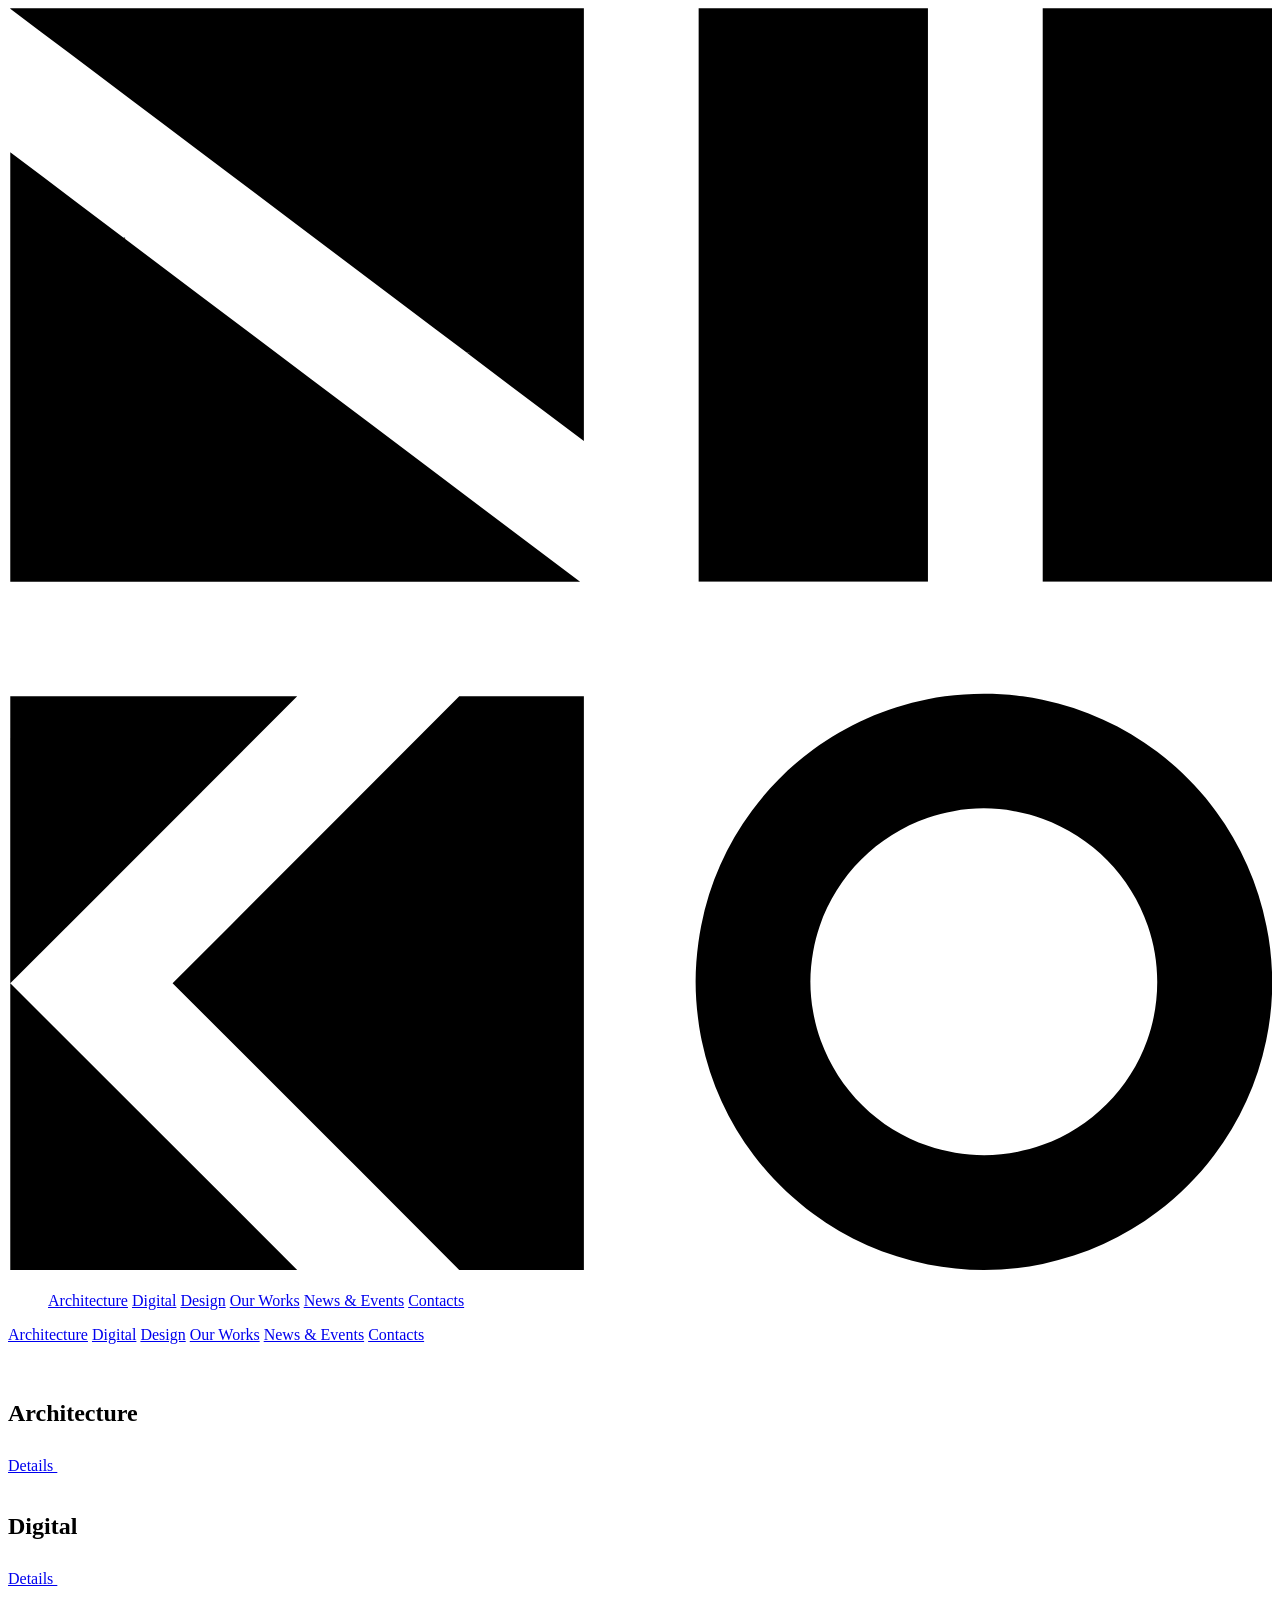
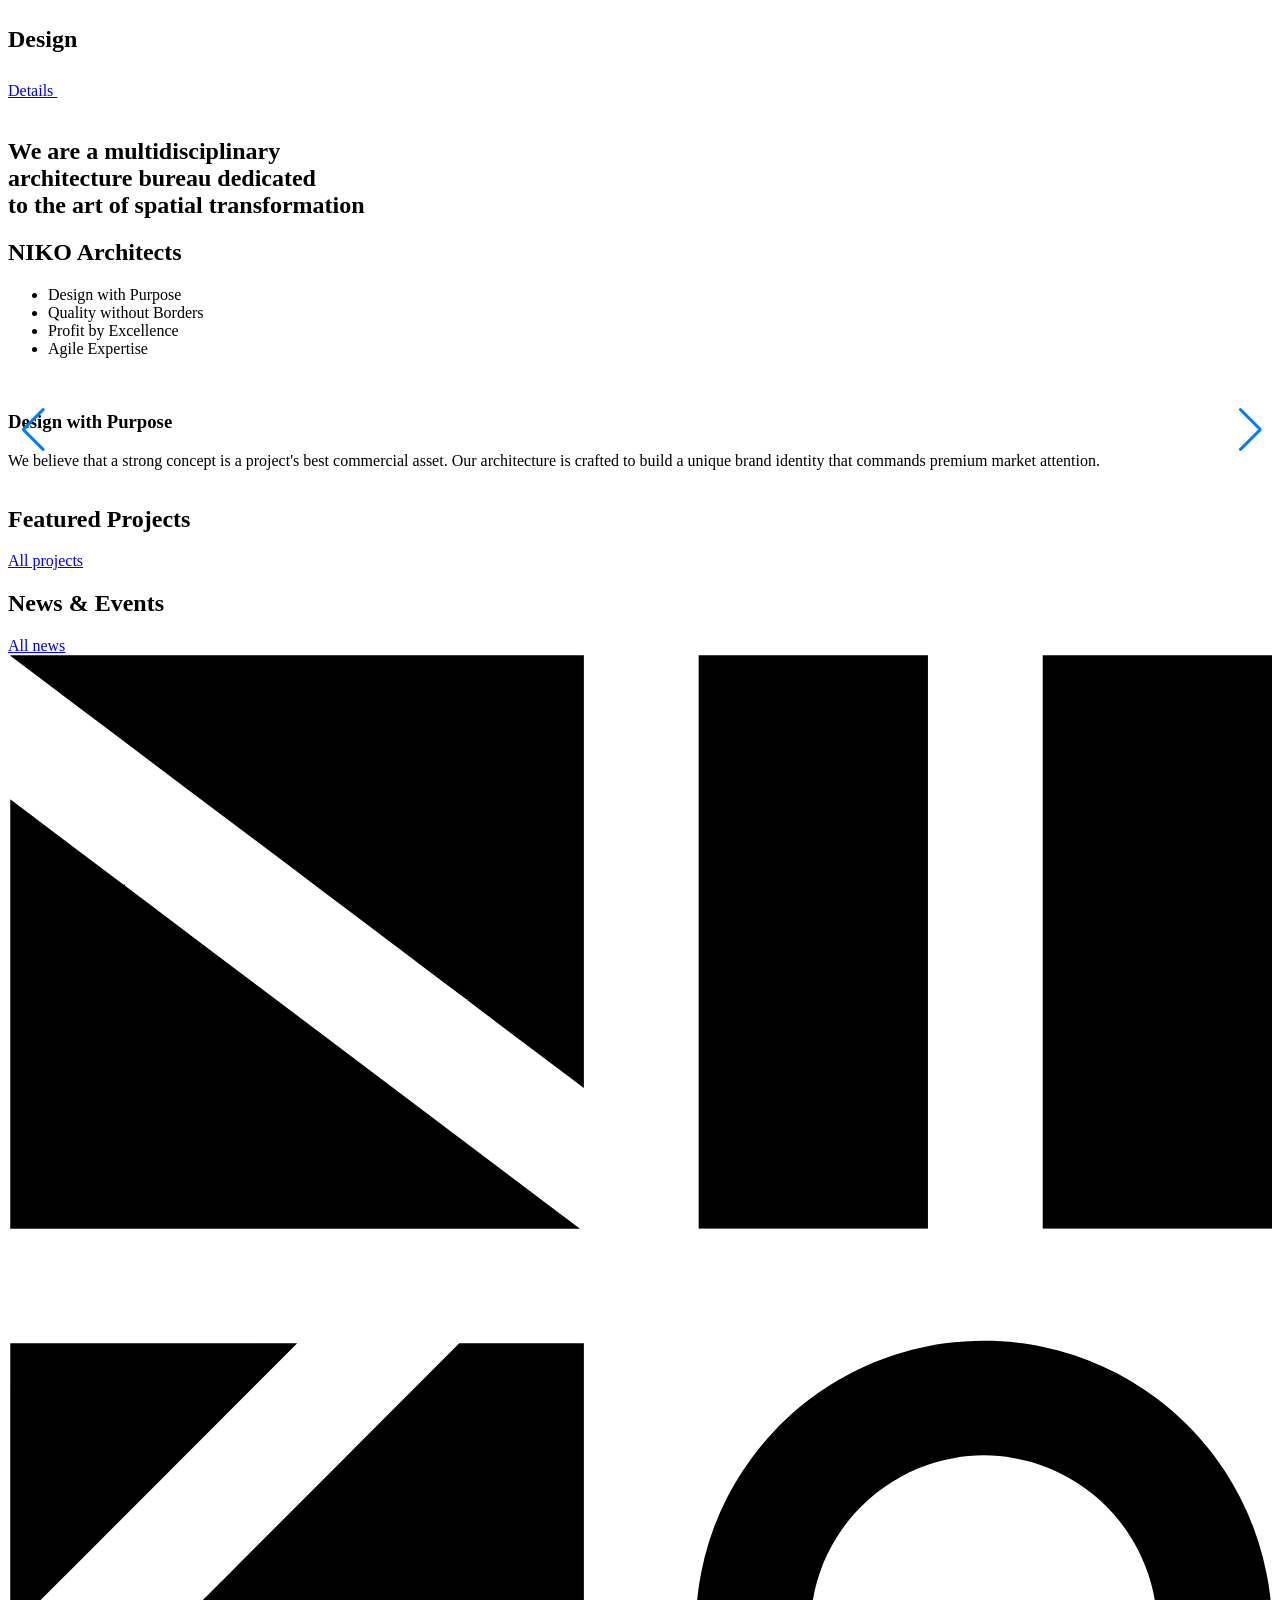
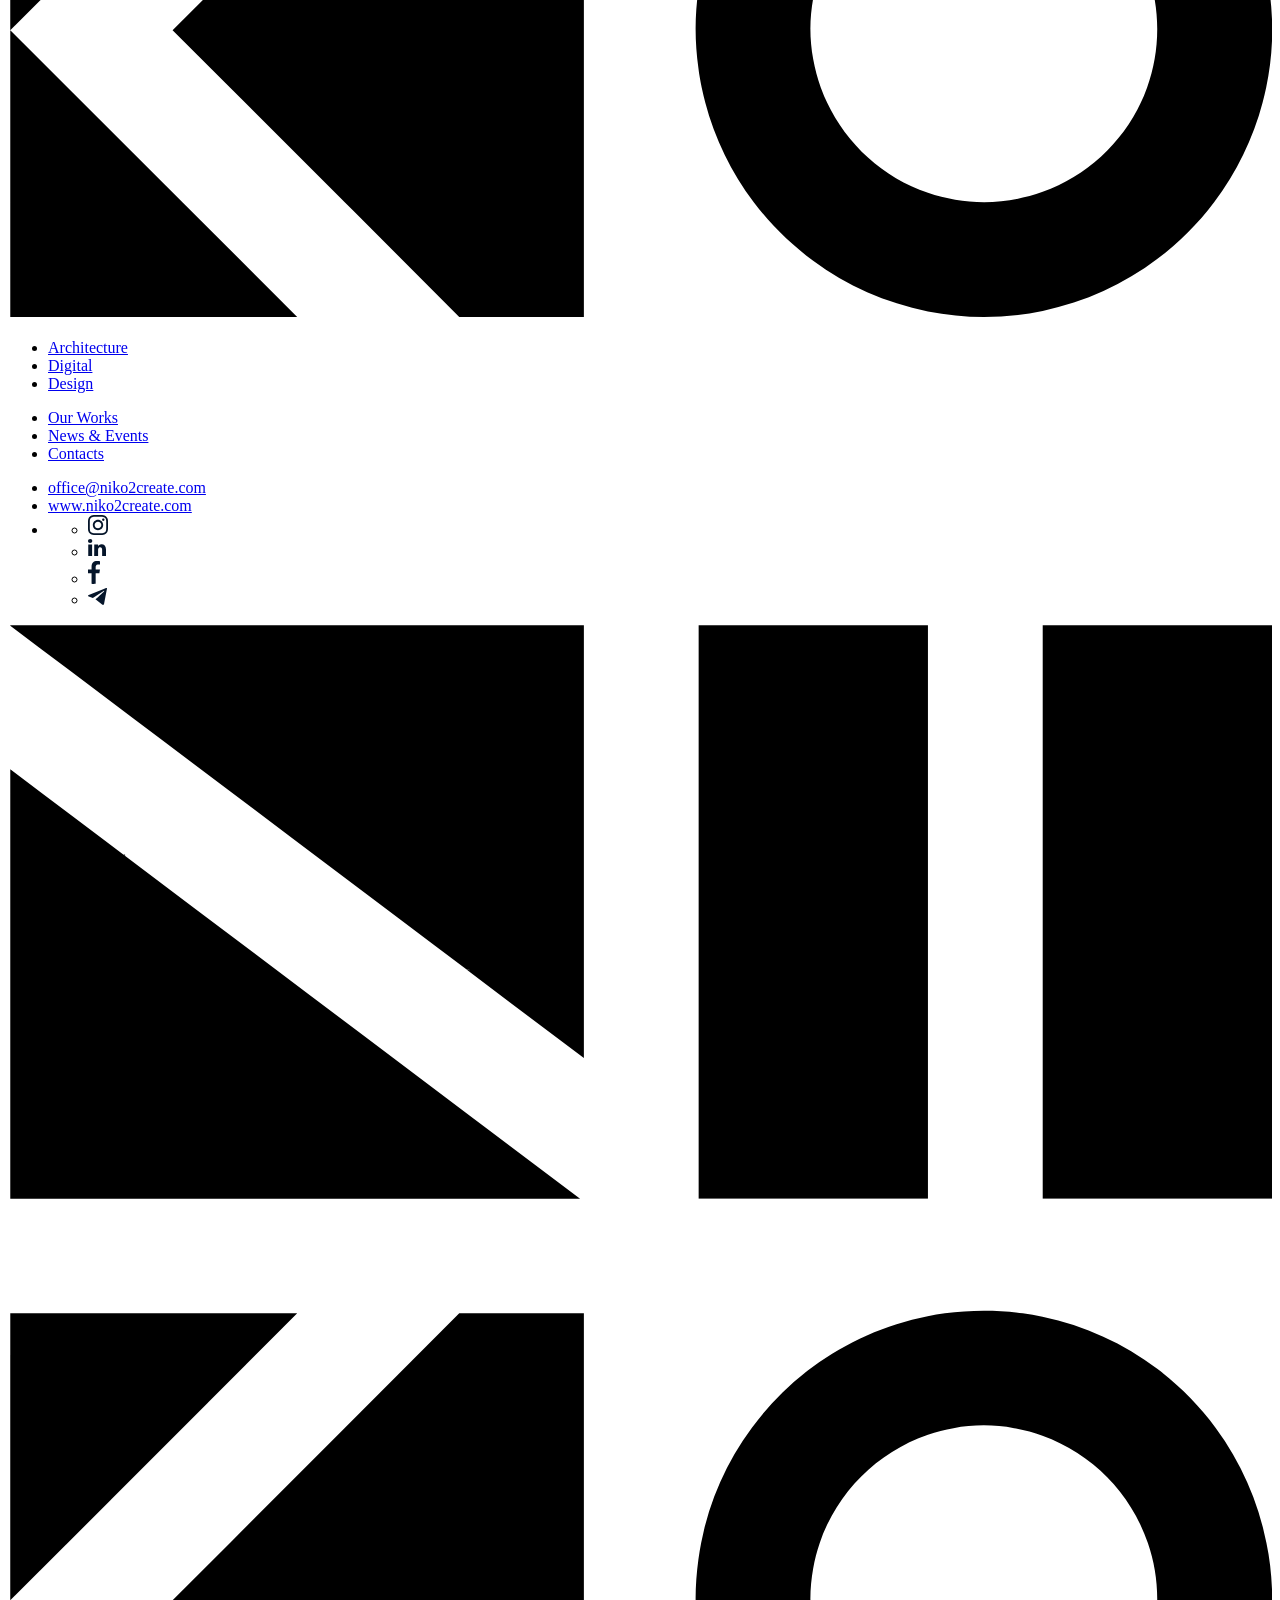
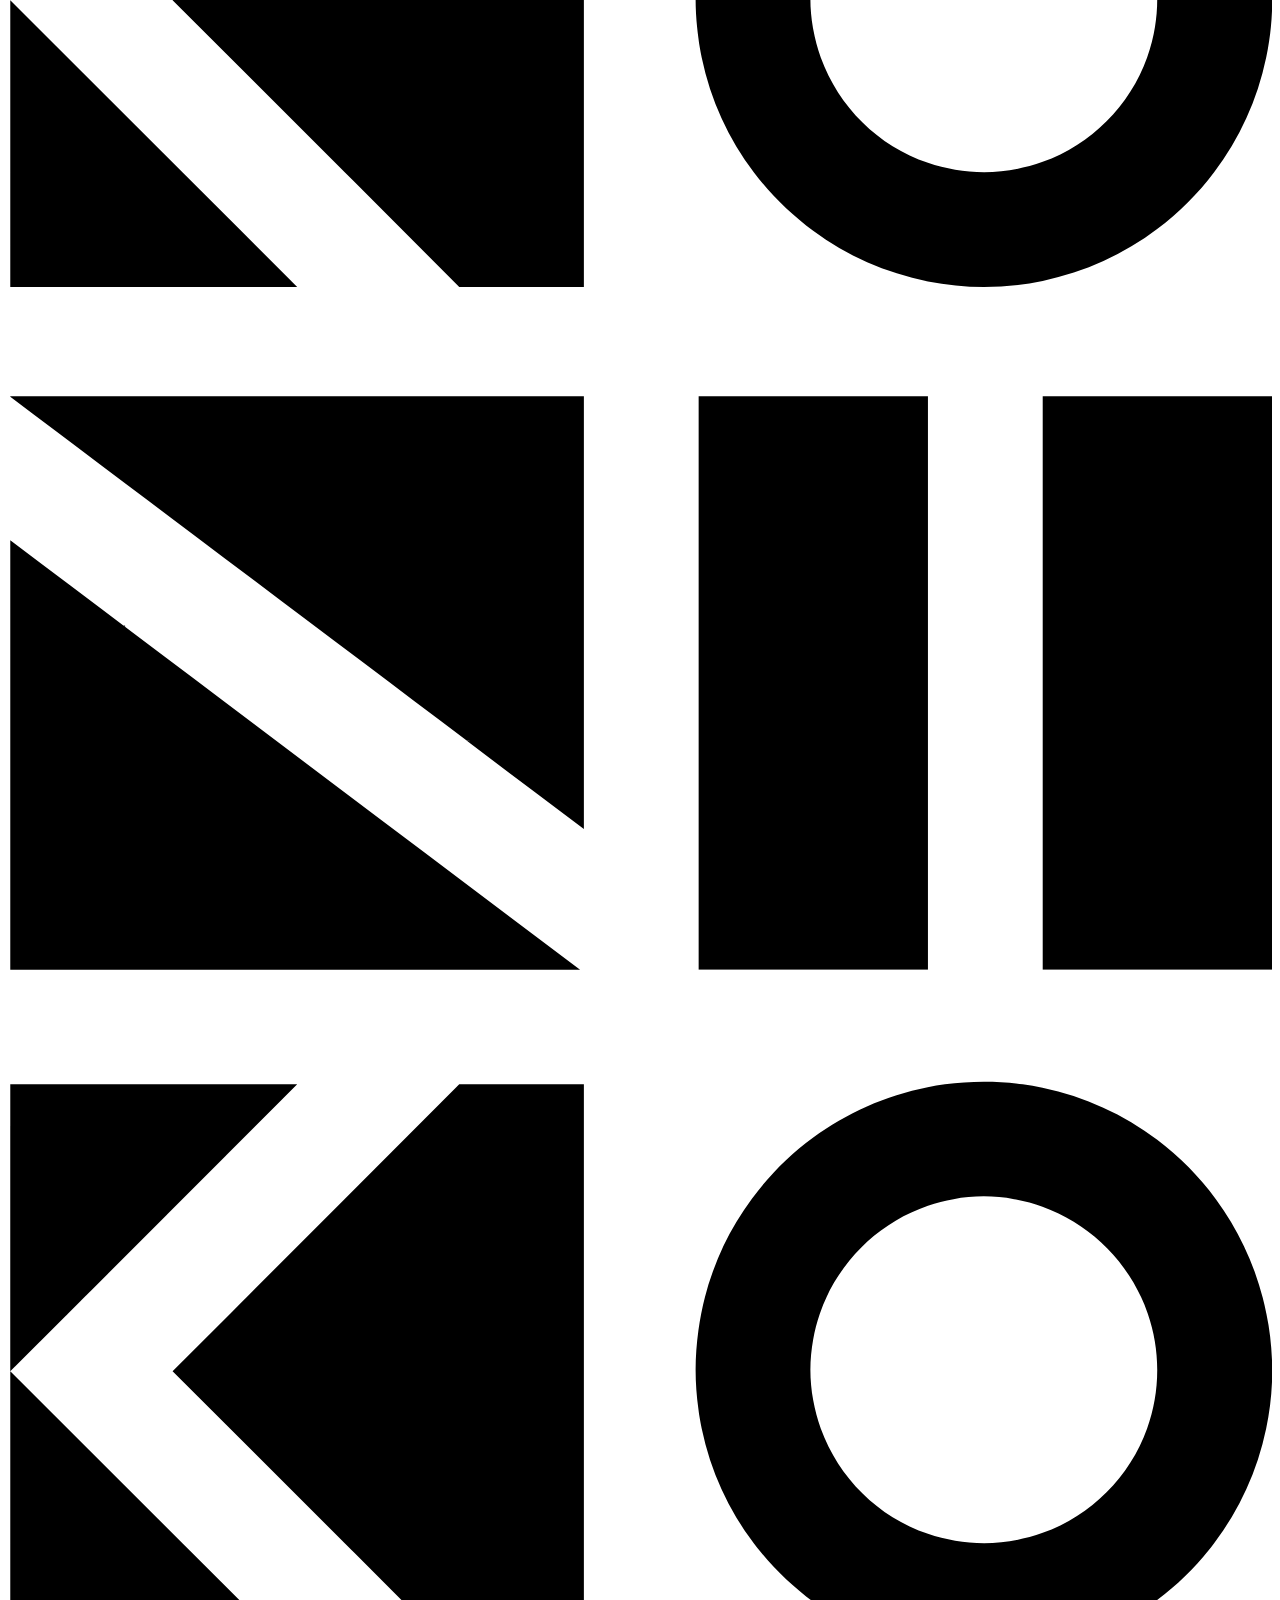
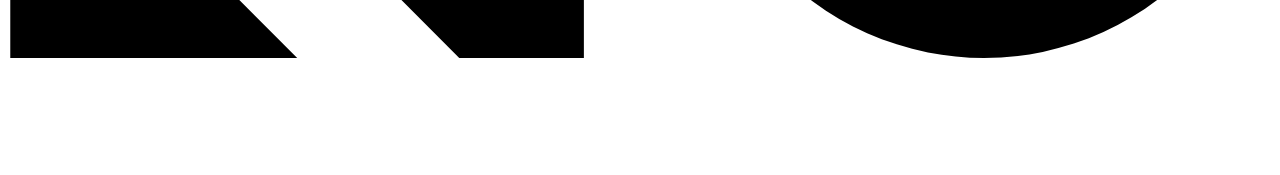
==== index.html @ 86c25e2b "Add files via upload" ====
<!DOCTYPE html>
<html lang="en">

<head>
  <meta charset="UTF-8">
  <meta name="viewport" content="width=device-width, initial-scale=1.0">
  <title>Niko17</title>
  <link rel="icon" type="image/x-icon" href="favicon.ico">
  <link href = "https://fonts.cdnfonts.com/css/neue-haas-grotesk-display-pro" rel = "stylesheet">
  <link rel="stylesheet" href="/styles/styles.css">
  <link rel="stylesheet" href="https://cdn.jsdelivr.net/npm/swiper@11/swiper-bundle.min.css" />
</head>

<body class="home-page">
  <header class="main-header">
    <a href="index.html" class="header-logo-place">
      <svg version="1.1" id="Слой_1" xmlns="http://www.w3.org/2000/svg" xmlns:xlink="http://www.w3.org/1999/xlink"
        x="0px" y="0px" viewBox="0 0 500 500" style="enable-background:new 0 0 500 500;" xml:space="preserve">
        <g>
          <path class="st0" d="M227.8,0.1v171.2l-45.4-34.2v-0.9h-1.1C123.4,92.6,58.8,43.9,0.9,0.3V0.1H227.8z" />
          <rect x="273.2" y="0.1" class="st0" width="90.7" height="226.8" />
          <rect x="409.3" y="0.1" class="st0" width="90.7" height="226.8" />
          <polygon class="st0" points="46.3,90.9 46.3,91.3 45.7,90.9 	" />
          <polygon class="st0" points="46.3,90.9 46.3,91.3 45.7,90.9 	" />
          <polygon class="st0" points="182.4,136.2 182.4,137.1 181.3,136.2 	" />
          <path class="st0" d="M226.3,227H0.9V57.1C74.1,112.3,153.2,171.9,226.3,227z" />
          <polygon class="st0" points="114.4,272.3 33,353.7 23.6,363.1 0.9,385.8 0.9,272.3 	" />
          <polygon class="st0" points="114.4,499.2 0.9,499.2 0.9,385.8 69,453.8 91.7,476.5 	" />
          <polygon class="st0" points="227.8,272.3 227.8,499.2 178.5,499.2 137.1,457.7 133.2,453.8 87.8,408.4 65.1,385.8 87.8,363.1 
       91.7,359.2 133.1,317.7 178.5,272.3 	" />
          <path class="st0" d="M497.8,363.1c-3.3-16.7-10.2-32.1-20-45.4c-6.5-8.9-14.4-16.8-23.2-23.5c-13.2-10-28.6-17.1-45.4-20.6
       c-2.6-0.5-5.2-1-7.8-1.3c-5-0.7-10.2-1-15.4-1c-5.2,0-10.4,0.4-15.4,1c-2.3,0.3-4.5,0.7-6.8,1.1c-16.7,3.3-32.2,10.3-45.4,20
       c-9.3,6.8-17.4,15-24.2,24.2c-9.8,13.2-16.7,28.6-20,45.4c-0.4,2.2-0.8,4.4-1.1,6.7c-0.7,5.1-1.1,10.2-1.1,15.5s0.4,10.4,1.1,15.5
       c0.3,2.6,0.8,5.2,1.3,7.7c3.5,16.8,10.6,32.2,20.6,45.4c6.7,8.8,14.6,16.6,23.5,23.2c13.2,9.8,28.6,16.7,45.4,20
       c7.2,1.4,14.6,2.2,22.2,2.2c8,0,15.7-0.8,23.2-2.4c16.8-3.5,32.2-10.6,45.4-20.6c8.5-6.4,16-13.9,22.4-22.4
       c10-13.2,17.1-28.6,20.6-45.4c1.6-7.5,2.4-15.3,2.4-23.2C500,377.6,499.3,370.2,497.8,363.1z M450.6,408.4
       c-6.9,19.2-22.1,34.4-41.3,41.3c-7.2,2.6-15.1,4.1-23.2,4.1c-7.8,0-15.2-1.3-22.2-3.7c-19.7-6.7-35.3-22.2-42.4-41.7
       c-1.3-3.6-2.3-7.3-3-11.2c-0.7-3.9-1.1-7.9-1.1-12c0-4.1,0.4-8.1,1.1-12c0.6-3.5,1.5-6.8,2.6-10.1c6.9-20,22.7-35.9,42.8-42.8
       c3.3-1.1,6.7-2,10.1-2.6c3.9-0.7,7.9-1.1,12-1.1s8.1,0.4,12,1.1c3.9,0.7,7.6,1.7,11.2,3c19.5,7,35,22.7,41.7,42.4
       c2.4,7,3.7,14.4,3.7,22.2C454.6,393.4,453.2,401.2,450.6,408.4z" />
        </g>
      </svg>
    </a>
    <nav class="main-nav">
      <ul class="menu-list">
        <a href="architecture.html" class="nav-link">Architecture</a>
        <a href="digital.html" class="nav-link">Digital</a>
        <a href="design.html" class="nav-link">Design</a>
        <a href="catalog.html" class="nav-link">Our Works</a>
        <a href="news.html" class="nav-link">News & Events</a>
        <a href="contacts.html" class="nav-link">Contacts</a>
      </ul>
    </nav>

    <div class="mobile-burger" id="burger">
      <!-- Кнопка Бургер -->
      <span></span>
      <span></span>
      <span></span>
    </div>
    <!-- Полноэкранное мобильное меню -->
    <div class="mobile-menu" id="mobileMenu">
      <nav class="mobile-nav">
        <a href="architecture.html" class="mobile-link">Architecture</a>
        <a href="digital.html" class="mobile-link">Digital</a>
        <a href="design.html" class="mobile-link">Design</a>
        <a href="catalog.html" class="mobile-link">Our Works</a>
        <a href="news.html" class="mobile-link">News & Events</a>
        <a href="contacts.html" class="mobile-link">Contacts</a>
      </nav>
    </div>
  </header>
  <div class="slider" id="mainSlider">
    <!-- Слайд 1 -->
    <section class="slide" id="slide-1">
      <div class="image-container"><img src="images/hero-6.webp" alt=""></div>
    </section>
    <!-- Слайд 2 -->
    <section class="slide" id="slide-2">
      <div class="image-container"><img src="images/hero-2.webp" alt=""></div>
      <div class="slide-content">
        <div class="reveal-content">
          <h2 class="reveal-title">Architecture</h2>
         
          <a class="reveal-link" href="architecture.html">Details
            <svg width="12" height="24" viewBox="0 0 20 36" fill="none" xmlns="http://www.w3.org/2000/svg">
              <path d="M0.707133 0.70717L17.6777 17.6777L0.707136 34.6483" stroke="white" stroke-width="2" />
            </svg>
          </a>
        </div>
      </div>
    </section>
    <!-- Слайд 3 -->
    <section class="slide" id="slide-3">
      <div class="image-container"><img src="images/hero-4.webp" alt=""></div>
      <div class="slide-content">
        <div class="reveal-content">
          <h2 class="reveal-title">Digital</h2>
          
          <a class="reveal-link" href="digital.html">Details
            <svg width="12" height="24" viewBox="0 0 20 36" fill="none" xmlns="http://www.w3.org/2000/svg">
              <path d="M0.707133 0.70717L17.6777 17.6777L0.707136 34.6483" stroke="white" stroke-width="2" />
            </svg>
          </a>
        </div>
      </div>
    </section>
    <!-- Слайд 4 -->
    <section class="slide" id="slide-4">
      <div class="image-container"><img src="images/hero-8.webp" alt=""></div>
      <div class="slide-content">
        <div class="reveal-content">
          <h2 class="reveal-title">Design</h2>
          
          <a class="reveal-link" href="design.html">Details
            <svg width="12" height="24" viewBox="0 0 20 36" fill="none" xmlns="http://www.w3.org/2000/svg">
              <path d="M0.707133 0.70717L17.6777 17.6777L0.707136 34.6483" stroke="white" stroke-width="2" />
            </svg>
          </a>
        </div>
      </div>
    </section>
    <!-- Слайд 5 -->
    <section class="slide" id="slide-5">
      <div class="image-container"><img src="images/hero-5.webp" alt=""></div>
      <div class="slide-content slide-content--5">
        <div class="reveal-content reveal-content--5">
          <h2 class="reveal-title--5 title">We are a multidisciplinary <br>architecture bureau dedicated <br>to the art of
            spatial transformation</h2>
        </div>
      </div>
    </section>
  </div>
  <div id="content-wrapper">
    <section class="about-section" id="about">
      <h2 class="about-title title">NIKO Architects</h2>
      <div class="about-body">
        <div class="about-right">
          <ul class="about-list">
            <li class="about-item active" data-index="0">Design with Purpose</li>
            <li class="about-item" data-index="1">Quality without Borders</li>
            <li class="about-item" data-index="2">Profit by Excellence</li>
            <li class="about-item" data-index="3">Agile Expertise</li>
          </ul>
        </div>
        <div class="about-left swiper about-slider">
          <div class="swiper-wrapper">
            <!-- Слайд 1 -->
            <div class="swiper-slide">
              <div class="about-card">
                <img src="images/about-1.webp" alt="">
                <div class="about-card-overlay ">
                  <h3>Design with Purpose</h3>
                  <p>We believe that a strong concept is a project's best commercial asset. Our architecture is crafted
                    to build a unique brand identity that commands premium market attention.</p>
                </div>
              </div>
            </div>
            <!-- Слайд 2 -->
            <div class="swiper-slide">
              <div class="about-card">
                <img src="images/about-2.webp" alt="">
                <div class="about-card-overlay">
                  <h3>Quality without Borders</h3>
                  <p> We bridge local ambition with global standards. By applying international benchmarks to every
                    detail, we deliver complex, high-end projects that stand the test of time.</p>
                </div>
              </div>
            </div>
            <!-- Слайд 3 -->
            <div class="swiper-slide">
              <div class="about-card">
                <img src="images/about-3.webp" alt="">
                <div class="about-card-overlay">
                  <h3>Profit by Excellence</h3>
                  <p>We prove that bold vision and developer goals are not at odds. Our approach optimizes every square
                    meter, turning ambitious aesthetics into measurable financial success.</p>
                </div>
              </div>
            </div>
            <!-- Слайд 4 -->
            <div class="swiper-slide">
              <div class="about-card">
                <img src="images/about-4.webp" alt="">
                <div class="about-card-overlay">
                  <h3>Agile Expertise</h3>
                  <p>We tackle large-scale urban challenges through a tight-knit synergy of architects, urbanists, and
                    product experts, ensuring a holistic perspective from the first sketch to the final brick.</p>
                </div>
              </div>
            </div>
            <!-- Кнопки навигации -->

          </div>
          <div class="about-nav">
            <div class="swiper-button-prev about-button-prev"><svg width="36" height="20" viewBox="0 0 36 20"
                fill="none" xmlns="http://www.w3.org/2000/svg">
                <path d="M34.6483 0.707135L17.6777 17.6777L0.707172 0.707135" stroke="white" stroke-width="1" />
              </svg></div>
            <div class="swiper-button-next about-button-next"><svg width="36" height="20" viewBox="0 0 36 20"
                fill="none" xmlns="http://www.w3.org/2000/svg">
                <path d="M34.6483 0.707135L17.6777 17.6777L0.707172 0.707135" stroke="white" stroke-width="1" />
              </svg></div>
          </div>
        </div>
        

      </div>
    </section>
    <section class="projects-section" id="works">
      <h2 class="projects-title title">Featured Projects</h2>
      <a class="projects-link-page" href="catalog.html">All projects</a>
      <!-- 1. ПУСТОЙ КОНТЕЙНЕР ДЛЯ SWIPER -->
      <div class="projects-pagination"></div>
      <div class="projects-container swiper">
        <div class="swiper-wrapper" id="projects-wrapper">
          <!-- Сюда JS будет копировать карточки -->
        </div>
      </div>
    </section>
    <section class="news-section" id="news">
      <h2 class="news-title title">News & Events</h2>
      <a class="news-link-page" href="news.html">All news</a>
      <!-- Оболочка Swiper -->
      <div class="news-pagination"></div>
      <div class="news-container swiper">
        <!-- id="news-wrapper" — это "магнит" для нашего скрипта -->
        <div class="swiper-wrapper" id="news-wrapper">
          <!-- Карточки прилетят сюда из JSON автоматически -->
        </div>
      </div>
    </section>
  </div>
  <footer class="footer">
    <div class="footer__body">
      <div class="footer__col">
        <a class="footer__logo" href="index.html">
          <svg version="1.1" xmlns="http://www.w3.org/2000/svg" xmlns:xlink="http://www.w3.org/1999/xlink" x="0px"
            y="0px" viewBox="0 0 500 500" style="enable-background:new 0 0 500 500;" xml:space="preserve">
            <g>
              <path class="st0" d="M227.8,0.1v171.2l-45.4-34.2v-0.9h-1.1C123.4,92.6,58.8,43.9,0.9,0.3V0.1H227.8z" />
              <rect x="273.2" y="0.1" class="st0" width="90.7" height="226.8" />
              <rect x="409.3" y="0.1" class="st0" width="90.7" height="226.8" />
              <polygon class="st0" points="46.3,90.9 46.3,91.3 45.7,90.9 	" />
              <polygon class="st0" points="46.3,90.9 46.3,91.3 45.7,90.9 	" />
              <polygon class="st0" points="182.4,136.2 182.4,137.1 181.3,136.2 	" />
              <path class="st0" d="M226.3,227H0.9V57.1C74.1,112.3,153.2,171.9,226.3,227z" />
              <polygon class="st0" points="114.4,272.3 33,353.7 23.6,363.1 0.9,385.8 0.9,272.3 	" />
              <polygon class="st0" points="114.4,499.2 0.9,499.2 0.9,385.8 69,453.8 91.7,476.5 	" />
              <polygon class="st0" points="227.8,272.3 227.8,499.2 178.5,499.2 137.1,457.7 133.2,453.8 87.8,408.4 65.1,385.8 87.8,363.1 
       91.7,359.2 133.1,317.7 178.5,272.3 	" />
              <path class="st0" d="M497.8,363.1c-3.3-16.7-10.2-32.1-20-45.4c-6.5-8.9-14.4-16.8-23.2-23.5c-13.2-10-28.6-17.1-45.4-20.6
       c-2.6-0.5-5.2-1-7.8-1.3c-5-0.7-10.2-1-15.4-1c-5.2,0-10.4,0.4-15.4,1c-2.3,0.3-4.5,0.7-6.8,1.1c-16.7,3.3-32.2,10.3-45.4,20
       c-9.3,6.8-17.4,15-24.2,24.2c-9.8,13.2-16.7,28.6-20,45.4c-0.4,2.2-0.8,4.4-1.1,6.7c-0.7,5.1-1.1,10.2-1.1,15.5s0.4,10.4,1.1,15.5
       c0.3,2.6,0.8,5.2,1.3,7.7c3.5,16.8,10.6,32.2,20.6,45.4c6.7,8.8,14.6,16.6,23.5,23.2c13.2,9.8,28.6,16.7,45.4,20
       c7.2,1.4,14.6,2.2,22.2,2.2c8,0,15.7-0.8,23.2-2.4c16.8-3.5,32.2-10.6,45.4-20.6c8.5-6.4,16-13.9,22.4-22.4
       c10-13.2,17.1-28.6,20.6-45.4c1.6-7.5,2.4-15.3,2.4-23.2C500,377.6,499.3,370.2,497.8,363.1z M450.6,408.4
       c-6.9,19.2-22.1,34.4-41.3,41.3c-7.2,2.6-15.1,4.1-23.2,4.1c-7.8,0-15.2-1.3-22.2-3.7c-19.7-6.7-35.3-22.2-42.4-41.7
       c-1.3-3.6-2.3-7.3-3-11.2c-0.7-3.9-1.1-7.9-1.1-12c0-4.1,0.4-8.1,1.1-12c0.6-3.5,1.5-6.8,2.6-10.1c6.9-20,22.7-35.9,42.8-42.8
       c3.3-1.1,6.7-2,10.1-2.6c3.9-0.7,7.9-1.1,12-1.1s8.1,0.4,12,1.1c3.9,0.7,7.6,1.7,11.2,3c19.5,7,35,22.7,41.7,42.4
       c2.4,7,3.7,14.4,3.7,22.2C454.6,393.4,453.2,401.2,450.6,408.4z" />
            </g>
          </svg>
        </a>
      </div>
      <div class="footer__col">
        <ul class="footer__menu-list">
          <li class="footer__menu-item"><a href="architecture.html" class="footer__menu-link">Architecture</a></li>
          <li class="footer__menu-item"><a href="digital.html" class="footer__menu-link">Digital</a></li>
          <li class="footer__menu-item"><a href="design.html" class="footer__menu-link">Design</a></li>
        </ul>
      </div>
      <div class="footer__col">
        <ul class="footer__menu-list">
          <li class="footer__menu-item"><a href="catalog.html" class="footer__menu-link">Our Works</a></li>
          <li class="footer__menu-item"><a href="news.html" class="footer__menu-link">News & Events</a></li>
          <li class="footer__menu-item"><a href="contacts.html" class="footer__menu-link">Contacts</a></li>
        </ul>
      </div>
      <div class="footer__col">
        <ul class="footer__menu-list">
          <li class="footer__menu-item"><a href="mailto:office@niko2create.com"
              class="footer__menu-link">office@niko2create.com</a></li>
          <li class="footer__menu-item"><a href="www.niko2create.com" class="footer__menu-link">www.niko2create.com</a>
          </li>
          <li class="footer__menu-item">
            <ul class="footer__soc1als-list">
              <li class="footer__soc1als-item">
                <a class="footer__soc1als-link" href="/">
                  <svg width="20" height="20" viewBox="0 0 20 20" fill="none" xmlns="http://www.w3.org/2000/svg">
                    <path
                      d="M10 1.80723C12.6506 1.80723 13.0121 1.80723 14.0964 1.80723C15.0602 1.80723 15.5422 2.04819 15.9036 2.16868C16.3855 2.40964 16.747 2.53012 17.1084 2.89157C17.4699 3.25301 17.7108 3.61446 17.8313 4.09639C17.9518 4.45783 18.0723 4.93976 18.1928 5.90362C18.1928 6.98795 18.1928 7.22892 18.1928 10C18.1928 12.7711 18.1928 13.0121 18.1928 14.0964C18.1928 15.0602 17.9518 15.5422 17.8313 15.9036C17.5904 16.3855 17.4699 16.747 17.1084 17.1084C16.747 17.4699 16.3855 17.7108 15.9036 17.8313C15.5422 17.9518 15.0602 18.0723 14.0964 18.1928C13.0121 18.1928 12.7711 18.1928 10 18.1928C7.22892 18.1928 6.98795 18.1928 5.90362 18.1928C4.93976 18.1928 4.45783 17.9518 4.09639 17.8313C3.61446 17.5904 3.25301 17.4699 2.89157 17.1084C2.53012 16.747 2.28916 16.3855 2.16868 15.9036C2.04819 15.5422 1.92771 15.0602 1.80723 14.0964C1.80723 13.0121 1.80723 12.7711 1.80723 10C1.80723 7.22892 1.80723 6.98795 1.80723 5.90362C1.80723 4.93976 2.04819 4.45783 2.16868 4.09639C2.40964 3.61446 2.53012 3.25301 2.89157 2.89157C3.25301 2.53012 3.61446 2.28916 4.09639 2.16868C4.45783 2.04819 4.93976 1.92771 5.90362 1.80723C6.98795 1.80723 7.3494 1.80723 10 1.80723ZM10 0C7.22892 0 6.98795 0 5.90362 0C4.81928 0 4.09639 0.240965 3.49398 0.481928C2.89157 0.722892 2.28916 1.08434 1.68675 1.68675C1.08434 2.28916 0.843374 2.77109 0.481928 3.49398C0.240965 4.09639 0.120482 4.81928 0 5.90362C0 6.98795 0 7.3494 0 10C0 12.7711 0 13.0121 0 14.0964C0 15.1807 0.240965 15.9036 0.481928 16.506C0.722892 17.1084 1.08434 17.7108 1.68675 18.3133C2.28916 18.9157 2.77109 19.1566 3.49398 19.5181C4.09639 19.759 4.81928 19.8795 5.90362 20C6.98795 20 7.3494 20 10 20C12.6506 20 13.0121 20 14.0964 20C15.1807 20 15.9036 19.759 16.506 19.5181C17.1084 19.2771 17.7108 18.9157 18.3133 18.3133C18.9157 17.7108 19.1566 17.2289 19.5181 16.506C19.759 15.9036 19.8795 15.1807 20 14.0964C20 13.0121 20 12.6506 20 10C20 7.3494 20 6.98795 20 5.90362C20 4.81928 19.759 4.09639 19.5181 3.49398C19.2771 2.89157 18.9157 2.28916 18.3133 1.68675C17.7108 1.08434 17.2289 0.843374 16.506 0.481928C15.9036 0.240965 15.1807 0.120482 14.0964 0C13.0121 0 12.7711 0 10 0Z"
                      fill="#05152A" />
                    <path
                      d="M10 4.81928C7.10843 4.81928 4.81928 7.10843 4.81928 10C4.81928 12.8916 7.10843 15.1807 10 15.1807C12.8916 15.1807 15.1807 12.8916 15.1807 10C15.1807 7.10843 12.8916 4.81928 10 4.81928ZM10 13.3735C8.19277 13.3735 6.62651 11.9277 6.62651 10C6.62651 8.19277 8.07229 6.62651 10 6.62651C11.8072 6.62651 13.3735 8.07229 13.3735 10C13.3735 11.8072 11.8072 13.3735 10 13.3735Z"
                      fill="#05152A" />
                    <path
                      d="M15.3012 5.90362C15.9666 5.90362 16.506 5.3642 16.506 4.6988C16.506 4.03339 15.9666 3.49398 15.3012 3.49398C14.6358 3.49398 14.0964 4.03339 14.0964 4.6988C14.0964 5.3642 14.6358 5.90362 15.3012 5.90362Z"
                      fill="#05152A" />
                  </svg>
                </a>
              </li>
              <li class="footer__soc1als-item">
                <a class="footer__soc1als-link" href="/">
                  <svg width="18" height="18" viewBox="0 0 15 15" fill="none" xmlns="http://www.w3.org/2000/svg">
                    <path
                      d="M15 8.7444V14.2601H11.7713V9.08072C11.7713 7.80269 11.3004 6.92825 10.157 6.92825C9.28251 6.92825 8.74439 7.53363 8.5426 8.07175C8.47534 8.27354 8.40807 8.5426 8.40807 8.87892V14.2601H5.17937C5.17937 14.2601 5.24664 5.5157 5.17937 4.64126H8.40807V5.98655C8.81166 5.3139 9.61883 4.3722 11.3004 4.3722C13.3856 4.3722 15 5.78475 15 8.7444ZM1.81614 0C0.739908 0 0 0.73991 0 1.68161C0 2.62332 0.672645 3.36323 1.74888 3.36323C2.89238 3.36323 3.56502 2.62332 3.56502 1.68161C3.63229 0.672646 2.95964 0 1.81614 0ZM0.201793 14.2601H3.43049V4.64126H0.201793V14.2601Z"
                      fill="#05152A" />
                  </svg>
                </a>
              </li>
              <li class="footer__soc1als-item">
                <a class="footer__soc1als-link" href="/">
                  <svg width="12" height="23" viewBox="0 0 12 23" fill="none" xmlns="http://www.w3.org/2000/svg">
                    <path
                      d="M7.65708 12.3648H11.3793L11.9637 8.56055H7.65632V6.48134C7.65632 4.90099 8.16957 3.49962 9.63891 3.49962H12V0.179741C11.5852 0.123382 10.7078 0 9.04996 0C5.58819 0 3.55867 1.8393 3.55867 6.0297V8.56055H0V12.3648H3.55867V22.821C4.26344 22.9276 4.97729 23 5.71007 23C6.37245 23 7.01893 22.9391 7.65708 22.8522V12.3648Z"
                      fill="#05152A" />
                  </svg>
                </a>
              </li>
              <li class="footer__soc1als-item">
                <a class="footer__soc1als-link" href="/">
                  <svg width="19" height="17" viewBox="0 0 19 17" fill="none" xmlns="http://www.w3.org/2000/svg">
                    <path
                      d="M19 0.602225L15.9946 16.2923C15.9946 16.2923 15.5741 17.3801 14.4189 16.8584L7.48458 11.3526L7.45242 11.3364C8.38909 10.4654 15.6524 3.70266 15.9698 3.39612C16.4613 2.92136 16.1562 2.63873 15.5856 2.99736L4.85679 10.053L0.717638 8.61077C0.717638 8.61077 0.0662573 8.37083 0.00359284 7.84911C-0.0598962 7.32653 0.739076 7.0439 0.739076 7.0439L17.6131 0.188948C17.6131 0.188948 19 -0.44207 19 0.602225Z"
                      fill="#05152A" />
                  </svg>
                </a>
              </li>
            </ul>
          </li>
        </ul>
      </div>

    </div>
    <!-- <div class="footer__bottom">
      <small class="footer__copy">
        © 2026 Niko. Все права защищены.
      </small>
      <a class="footer__additional" href="#">Политика конфиденциальности</a>
      <a class="footer__additional" href="#">Условия использования</a>
    </div> -->
  </footer>
  <div class="cube-viewport">
    <div class="cube" id="hero-cube">
      <div class="side front active-side">
        <div class="side-image">
          <svg version="1.1" xmlns="http://www.w3.org/2000/svg" xmlns:xlink="http://www.w3.org/1999/xlink" x="0px"
            y="0px" viewBox="0 0 500 500" style="enable-background:new 0 0 500 500;" xml:space="preserve">
            <g>
              <path class="st0" d="M227.8,0.1v171.2l-45.4-34.2v-0.9h-1.1C123.4,92.6,58.8,43.9,0.9,0.3V0.1H227.8z" />
              <rect x="273.2" y="0.1" class="st0" width="90.7" height="226.8" />
              <rect x="409.3" y="0.1" class="st0" width="90.7" height="226.8" />
              <polygon class="st0" points="46.3,90.9 46.3,91.3 45.7,90.9 	" />
              <polygon class="st0" points="46.3,90.9 46.3,91.3 45.7,90.9 	" />
              <polygon class="st0" points="182.4,136.2 182.4,137.1 181.3,136.2 	" />
              <path class="st0" d="M226.3,227H0.9V57.1C74.1,112.3,153.2,171.9,226.3,227z" />
              <polygon class="st0" points="114.4,272.3 33,353.7 23.6,363.1 0.9,385.8 0.9,272.3 	" />
              <polygon class="st0" points="114.4,499.2 0.9,499.2 0.9,385.8 69,453.8 91.7,476.5 	" />
              <polygon class="st0" points="227.8,272.3 227.8,499.2 178.5,499.2 137.1,457.7 133.2,453.8 87.8,408.4 65.1,385.8 87.8,363.1 
           91.7,359.2 133.1,317.7 178.5,272.3 	" />
              <path class="st0" d="M497.8,363.1c-3.3-16.7-10.2-32.1-20-45.4c-6.5-8.9-14.4-16.8-23.2-23.5c-13.2-10-28.6-17.1-45.4-20.6
           c-2.6-0.5-5.2-1-7.8-1.3c-5-0.7-10.2-1-15.4-1c-5.2,0-10.4,0.4-15.4,1c-2.3,0.3-4.5,0.7-6.8,1.1c-16.7,3.3-32.2,10.3-45.4,20
           c-9.3,6.8-17.4,15-24.2,24.2c-9.8,13.2-16.7,28.6-20,45.4c-0.4,2.2-0.8,4.4-1.1,6.7c-0.7,5.1-1.1,10.2-1.1,15.5s0.4,10.4,1.1,15.5
           c0.3,2.6,0.8,5.2,1.3,7.7c3.5,16.8,10.6,32.2,20.6,45.4c6.7,8.8,14.6,16.6,23.5,23.2c13.2,9.8,28.6,16.7,45.4,20
           c7.2,1.4,14.6,2.2,22.2,2.2c8,0,15.7-0.8,23.2-2.4c16.8-3.5,32.2-10.6,45.4-20.6c8.5-6.4,16-13.9,22.4-22.4
           c10-13.2,17.1-28.6,20.6-45.4c1.6-7.5,2.4-15.3,2.4-23.2C500,377.6,499.3,370.2,497.8,363.1z M450.6,408.4
           c-6.9,19.2-22.1,34.4-41.3,41.3c-7.2,2.6-15.1,4.1-23.2,4.1c-7.8,0-15.2-1.3-22.2-3.7c-19.7-6.7-35.3-22.2-42.4-41.7
           c-1.3-3.6-2.3-7.3-3-11.2c-0.7-3.9-1.1-7.9-1.1-12c0-4.1,0.4-8.1,1.1-12c0.6-3.5,1.5-6.8,2.6-10.1c6.9-20,22.7-35.9,42.8-42.8
           c3.3-1.1,6.7-2,10.1-2.6c3.9-0.7,7.9-1.1,12-1.1s8.1,0.4,12,1.1c3.9,0.7,7.6,1.7,11.2,3c19.5,7,35,22.7,41.7,42.4
           c2.4,7,3.7,14.4,3.7,22.2C454.6,393.4,453.2,401.2,450.6,408.4z" />
            </g>
          </svg>
        </div>
      </div>
      <div class="side top">
        <div class="side-image--2">
          <svg width="346" height="99" viewBox="0 0 346 99" fill="none" xmlns="http://www.w3.org/2000/svg">
            <path
              d="M1.5 94.684V3.164H28.252L58.204 54.62H58.46V3.164H84.316V94.684H56.668L27.612 42.844H27.356V94.684H1.5ZM108.175 94.684V3.164H134.927V94.684H108.175ZM158.725 94.684V3.164H185.477V33.116L213.125 3.164H243.845L209.669 40.028L245.765 94.684H214.661L191.365 58.46L185.477 65.116V94.684H158.725ZM331.694 83.548C323.161 92.4227 311.897 96.86 297.902 96.86C283.907 96.86 272.686 92.4227 264.238 83.548C255.79 74.588 251.566 63.1533 251.566 49.244C251.566 35.3347 255.79 23.9 264.238 14.94C272.686 5.98 283.907 1.5 297.902 1.5C311.897 1.5 323.161 5.98 331.694 14.94C340.227 23.9 344.494 35.3347 344.494 49.244C344.494 63.1533 340.227 74.588 331.694 83.548ZM283.694 68.188C287.022 73.052 291.801 75.484 298.03 75.484C304.259 75.484 309.038 73.052 312.366 68.188C315.694 63.324 317.358 57.0093 317.358 49.244C317.358 41.4787 315.694 35.164 312.366 30.3C309.038 25.3507 304.259 22.876 298.03 22.876C291.801 22.876 287.022 25.3507 283.694 30.3C280.366 35.164 278.702 41.4787 278.702 49.244C278.702 57.0093 280.366 63.324 283.694 68.188Z"
              stroke-width="2" stroke-linejoin="round" />
          </svg>
        </div>
      </div>
      <div class="side back">
        <div class="side-image">
          <svg version="1.1" id="Слой_2" xmlns="http://www.w3.org/2000/svg" xmlns:xlink="http://www.w3.org/1999/xlink"
            x="0px" y="0px" viewBox="0 0 500 500" style="enable-background:new 0 0 500 500;" xml:space="preserve">
            <g>
              <path class="st0" d="M227.8,0.1v171.2l-45.4-34.2v-0.9h-1.1C123.4,92.6,58.8,43.9,0.9,0.3V0.1H227.8z" />
              <rect x="273.2" y="0.1" class="st0" width="90.7" height="226.8" />
              <rect x="409.3" y="0.1" class="st0" width="90.7" height="226.8" />
              <polygon class="st0" points="46.3,90.9 46.3,91.3 45.7,90.9 	" />
              <polygon class="st0" points="46.3,90.9 46.3,91.3 45.7,90.9 	" />
              <polygon class="st0" points="182.4,136.2 182.4,137.1 181.3,136.2 	" />
              <path class="st0" d="M226.3,227H0.9V57.1C74.1,112.3,153.2,171.9,226.3,227z" />
              <polygon class="st0" points="114.4,272.3 33,353.7 23.6,363.1 0.9,385.8 0.9,272.3 	" />
              <polygon class="st0" points="114.4,499.2 0.9,499.2 0.9,385.8 69,453.8 91.7,476.5 	" />
              <polygon class="st0" points="227.8,272.3 227.8,499.2 178.5,499.2 137.1,457.7 133.2,453.8 87.8,408.4 65.1,385.8 87.8,363.1 
           91.7,359.2 133.1,317.7 178.5,272.3 	" />
              <path class="st0" d="M497.8,363.1c-3.3-16.7-10.2-32.1-20-45.4c-6.5-8.9-14.4-16.8-23.2-23.5c-13.2-10-28.6-17.1-45.4-20.6
           c-2.6-0.5-5.2-1-7.8-1.3c-5-0.7-10.2-1-15.4-1c-5.2,0-10.4,0.4-15.4,1c-2.3,0.3-4.5,0.7-6.8,1.1c-16.7,3.3-32.2,10.3-45.4,20
           c-9.3,6.8-17.4,15-24.2,24.2c-9.8,13.2-16.7,28.6-20,45.4c-0.4,2.2-0.8,4.4-1.1,6.7c-0.7,5.1-1.1,10.2-1.1,15.5s0.4,10.4,1.1,15.5
           c0.3,2.6,0.8,5.2,1.3,7.7c3.5,16.8,10.6,32.2,20.6,45.4c6.7,8.8,14.6,16.6,23.5,23.2c13.2,9.8,28.6,16.7,45.4,20
           c7.2,1.4,14.6,2.2,22.2,2.2c8,0,15.7-0.8,23.2-2.4c16.8-3.5,32.2-10.6,45.4-20.6c8.5-6.4,16-13.9,22.4-22.4
           c10-13.2,17.1-28.6,20.6-45.4c1.6-7.5,2.4-15.3,2.4-23.2C500,377.6,499.3,370.2,497.8,363.1z M450.6,408.4
           c-6.9,19.2-22.1,34.4-41.3,41.3c-7.2,2.6-15.1,4.1-23.2,4.1c-7.8,0-15.2-1.3-22.2-3.7c-19.7-6.7-35.3-22.2-42.4-41.7
           c-1.3-3.6-2.3-7.3-3-11.2c-0.7-3.9-1.1-7.9-1.1-12c0-4.1,0.4-8.1,1.1-12c0.6-3.5,1.5-6.8,2.6-10.1c6.9-20,22.7-35.9,42.8-42.8
           c3.3-1.1,6.7-2,10.1-2.6c3.9-0.7,7.9-1.1,12-1.1s8.1,0.4,12,1.1c3.9,0.7,7.6,1.7,11.2,3c19.5,7,35,22.7,41.7,42.4
           c2.4,7,3.7,14.4,3.7,22.2C454.6,393.4,453.2,401.2,450.6,408.4z" />
            </g>
          </svg>
        </div>
      </div>
      <div class="side bottom">
        <div class="side-image--2">
          <svg width="346" height="99" viewBox="0 0 346 99" fill="none" xmlns="http://www.w3.org/2000/svg">
            <path
              d="M1.5 94.684V3.164H28.252L58.204 54.62H58.46V3.164H84.316V94.684H56.668L27.612 42.844H27.356V94.684H1.5ZM108.175 94.684V3.164H134.927V94.684H108.175ZM158.725 94.684V3.164H185.477V33.116L213.125 3.164H243.845L209.669 40.028L245.765 94.684H214.661L191.365 58.46L185.477 65.116V94.684H158.725ZM331.694 83.548C323.161 92.4227 311.897 96.86 297.902 96.86C283.907 96.86 272.686 92.4227 264.238 83.548C255.79 74.588 251.566 63.1533 251.566 49.244C251.566 35.3347 255.79 23.9 264.238 14.94C272.686 5.98 283.907 1.5 297.902 1.5C311.897 1.5 323.161 5.98 331.694 14.94C340.227 23.9 344.494 35.3347 344.494 49.244C344.494 63.1533 340.227 74.588 331.694 83.548ZM283.694 68.188C287.022 73.052 291.801 75.484 298.03 75.484C304.259 75.484 309.038 73.052 312.366 68.188C315.694 63.324 317.358 57.0093 317.358 49.244C317.358 41.4787 315.694 35.164 312.366 30.3C309.038 25.3507 304.259 22.876 298.03 22.876C291.801 22.876 287.022 25.3507 283.694 30.3C280.366 35.164 278.702 41.4787 278.702 49.244C278.702 57.0093 280.366 63.324 283.694 68.188Z"
              stroke-width="2" stroke-linejoin="round" />
          </svg>
        </div>
      </div>
    </div>
  </div>
  <script src="https://cdn.jsdelivr.net/npm/swiper@11/swiper-bundle.min.js"
    onload="window.isSwiperReady = true; if(window.initMySite) window.initMySite();">
    </script>
  <script src="js/main.js"></script>
  <script src="js/common.js"></script>
</body>

</html>
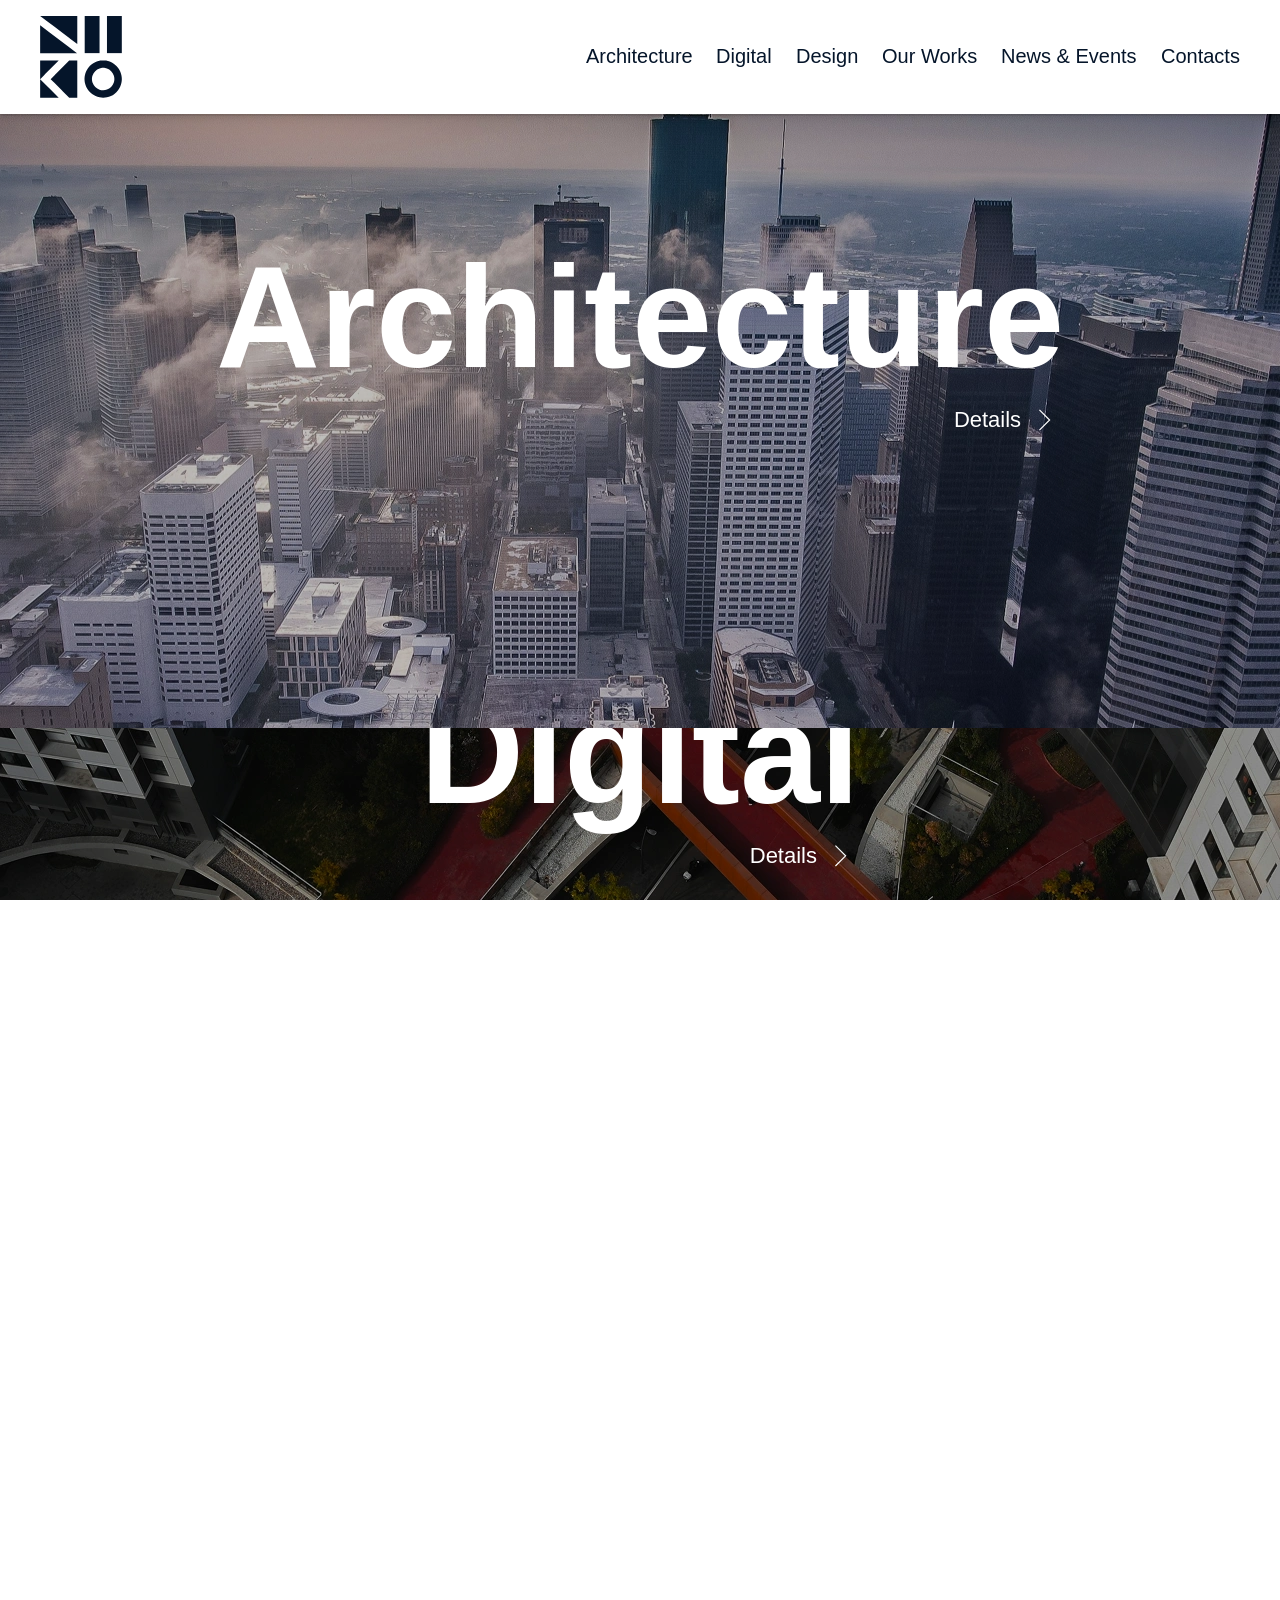
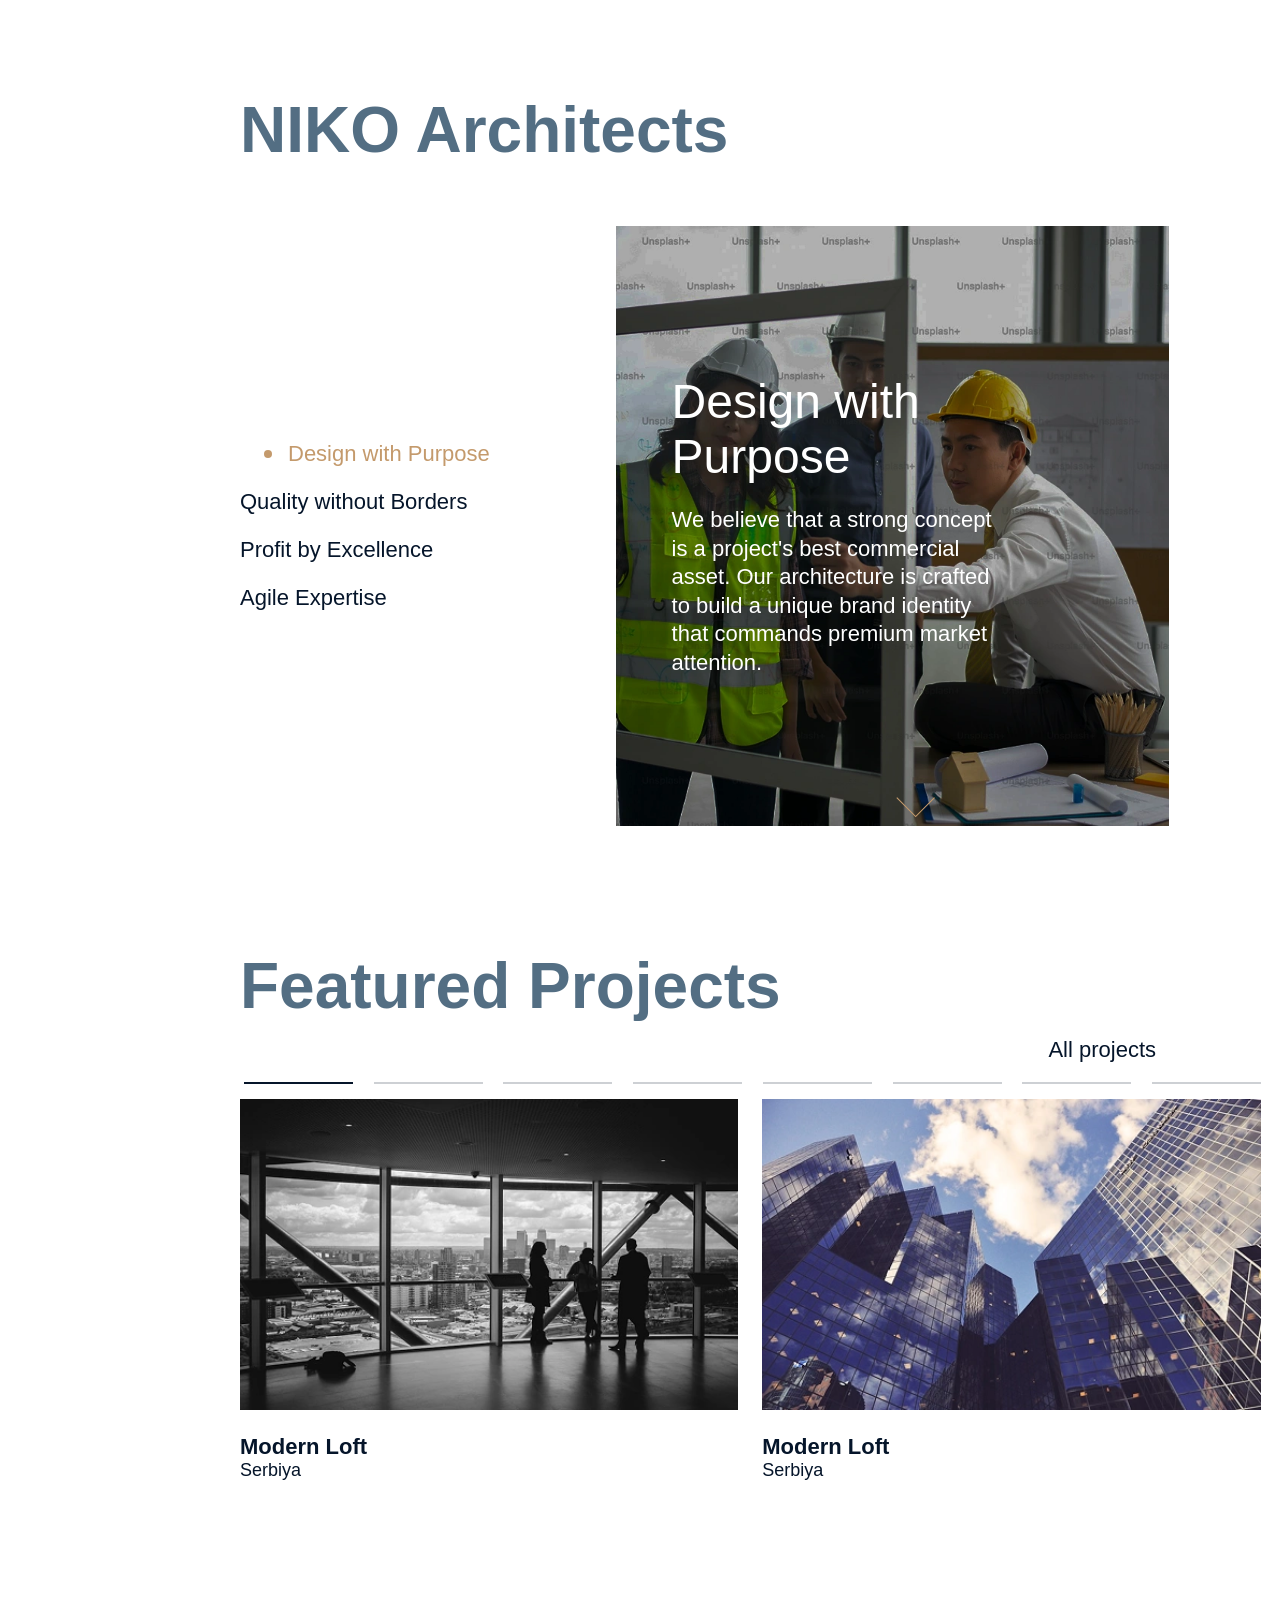
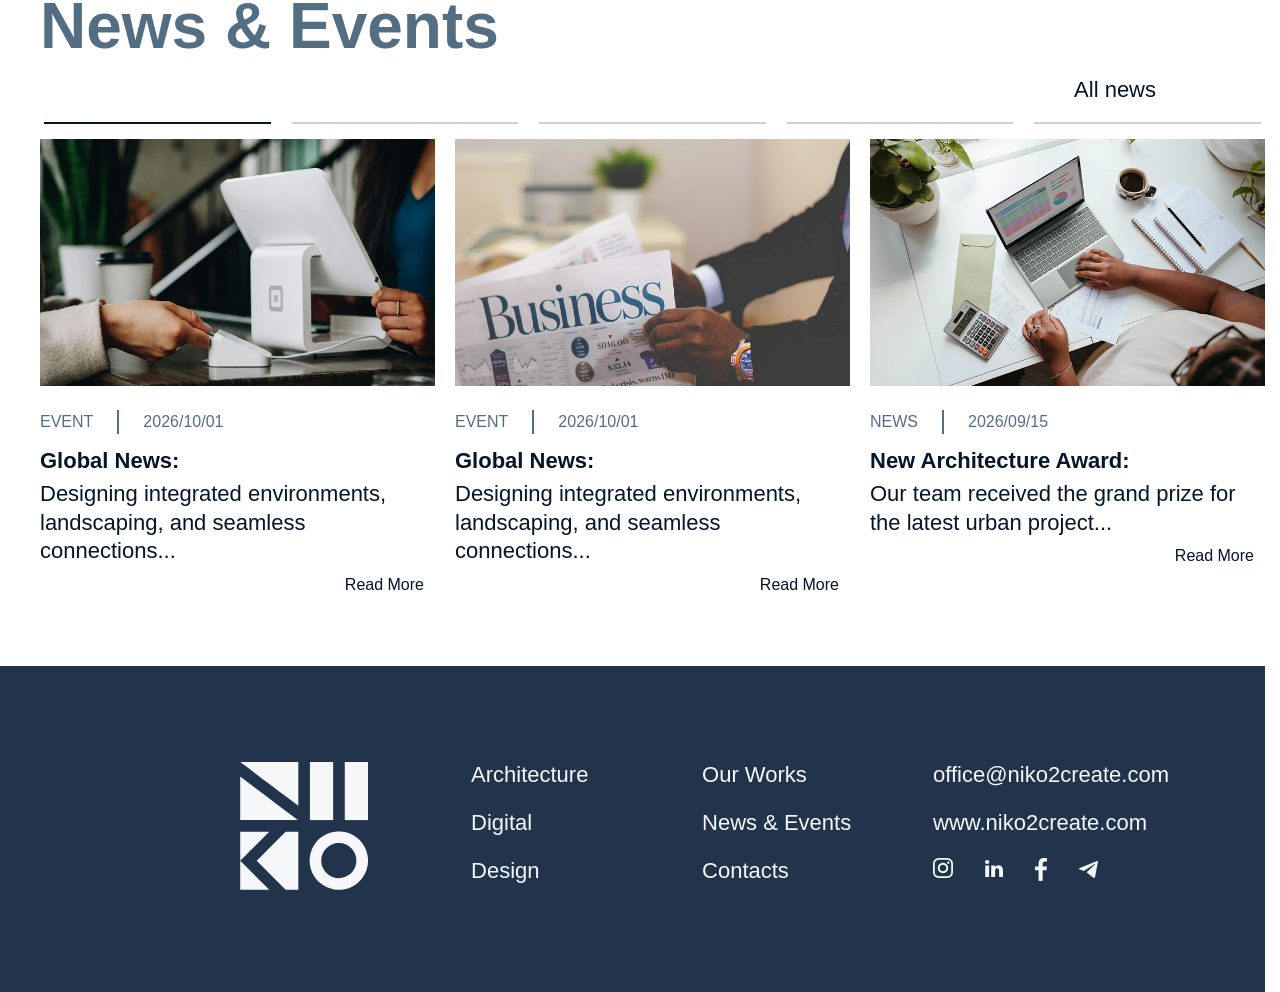
==== commit 4e1a54e2: "Update index.html" ====
--- a/index.html
+++ b/index.html
@@ -7,7 +7,7 @@
   <title>Niko17</title>
   <link rel="icon" type="image/x-icon" href="favicon.ico">
   <link href = "https://fonts.cdnfonts.com/css/neue-haas-grotesk-display-pro" rel = "stylesheet">
-  <link rel="stylesheet" href="/styles/styles.css">
+  <link rel="stylesheet" href="styles/styles.css">
   <link rel="stylesheet" href="https://cdn.jsdelivr.net/npm/swiper@11/swiper-bundle.min.css" />
 </head>
 
@@ -430,4 +430,4 @@
   <script src="js/common.js"></script>
 </body>
 
-</html>+</html>
--- a/styles/styles.css
+++ b/styles/styles.css
@@ -0,0 +1,2696 @@
+@charset "UTF-8";
+/**
+  Нормализация блочной модели
+ */
+*,
+::before,
+::after {
+  box-sizing: border-box;
+}
+
+/**
+  Убираем внутренние отступы слева тегам списков,
+  у которых есть атрибут class
+*/
+:where(ul, ol):where([class]) {
+  padding-left: 0;
+}
+
+/**
+  Убираем внешние отступы body и двум другим тегам,
+  у которых есть атрибут class
+*/
+body,
+:where(blockquote, figure, fieldset):where([class]) {
+  margin: 0;
+}
+
+/**
+  Убираем внешние отступы вертикали нужным тегам,
+  у которых есть атрибут class
+*/
+:where(h1,
+h2,
+h3,
+h4,
+h5,
+h6,
+p,
+ul,
+ol,
+dl):where([class]) {
+  margin-block: 0;
+}
+
+:where(dd[class]) {
+  margin-left: 0;
+}
+
+:where(fieldset[class]) {
+  padding: 0;
+  border: none;
+}
+
+/**
+  Убираем стандартный маркер маркированному списку,
+  у которого есть атрибут class
+*/
+:where(ul[class]) {
+  list-style: none;
+}
+
+:where(address[class]) {
+  font-style: normal;
+}
+
+/**
+  Упрощаем работу с изображениями и видео
+*/
+img,
+video {
+  display: block;
+  max-width: 100%;
+  height: auto;
+}
+
+/**
+  Наследуем свойства шрифт для полей ввода
+*/
+input,
+textarea,
+select,
+button {
+  font: inherit;
+}
+
+html {
+  /**
+    Пригодится в большинстве ситуаций
+    (когда, например, нужно будет "прижать" футер к низу сайта)
+  */
+  height: 100%;
+  /**
+    Убираем скачок интерфейса по горизонтали
+    при появлении / исчезновении скроллбара
+  */
+  scrollbar-gutter: stable;
+}
+
+/**
+  Плавный скролл
+*/
+html {
+  scroll-behavior: smooth;
+}
+
+body {
+  min-height: 100%;
+}
+
+/**
+  Курсор-рука при наведении на элемент
+*/
+button,
+label {
+  cursor: pointer;
+}
+
+/**
+  Приводим к единому цвету svg-элементы
+  (за исключением тех, у которых уже указан
+  атрибут fill со значением 'none' или начинается с 'url')
+*/
+:where([fill]:not([fill=none],
+[fill^=url])) {
+  fill: currentColor;
+}
+
+/**
+  Приводим к единому цвету svg-элементы
+  (за исключением тех, у которых уже указан
+  атрибут stroke со значением 'none')
+*/
+:where([stroke]:not([stroke=none],
+[stroke^=url])) {
+  stroke: currentColor;
+}
+
+/*
+Приводим к единому цвету svg-элементы
+*/
+svg *[fill] {
+  fill: currentColor;
+}
+
+svg *[stroke] {
+  stroke: currentColor;
+}
+
+/**
+  Чиним баг задержки смены цвета при взаимодействии с svg-элементами
+*/
+svg * {
+  transition-property: fill, stroke;
+}
+
+/**
+  Приведение рамок таблиц в классический 'collapse' вид
+*/
+:where(table) {
+  border-collapse: collapse;
+  border-color: currentColor;
+}
+
+/**
+  Удаляем все анимации и переходы для людей,
+  которые предпочитают их не использовать
+*/
+@media (prefers-reduced-motion: reduce) {
+  *,
+  ::before,
+  ::after {
+    animation-duration: 0.01ms !important;
+    animation-iteration-count: 1 !important;
+    transition-duration: 0.01ms !important;
+    scroll-behavior: auto !important;
+  }
+}
+@font-face {
+  font-family: "Neue Haas Grotesk Display Pro", sans-serif;
+  src: url("../fonts/NeueHaasDisplay-Light.woff2") format("woff2");
+  font-weight: 400;
+  font-style: normal;
+  font-display: swap;
+}
+@font-face {
+  font-family: "Neue Haas Grotesk Display Pro", sans-serif;
+  src: url("../fonts/NeueHaasDisplay-LightItalic.woff2") format("woff2");
+  font-weight: 400;
+  font-style: italic;
+  font-display: swap;
+}
+@font-face {
+  font-family: "Neue Haas Grotesk Display Pro", sans-serif;
+  src: url("../fonts/NeueHaasDisplay-Roman.woff2") format("woff2");
+  font-weight: 500;
+  font-style: normal;
+  font-display: swap;
+}
+@font-face {
+  font-family: "Neue Haas Grotesk Display Pro", sans-serif;
+  src: url("../fonts/NeueHaasDisplay-Mediu.woff2") format("woff2");
+  font-weight: 600;
+  font-style: normal;
+  font-display: swap;
+}
+@font-face {
+  font-family: "Neue Haas Grotesk Display Pro", sans-serif;
+  src: url("../fonts/NeueHaasDisplay-Bold.woff2") format("woff2");
+  font-weight: 700;
+  font-style: normal;
+  font-display: swap;
+}
+@font-face {
+  font-family: "Neue Haas Grotesk Display Pro", sans-serif;
+  src: url("../fonts/NeueHaasDisplay-Black.woff2") format("woff2");
+  font-weight: 800;
+  font-style: normal;
+  font-display: swap;
+}
+:root {
+  --color-dark-text: #05152a;
+  --color-dark-bg: #21344C;
+  --color-light: #ffffff;
+  --color-light-transp: rgba(255, 255, 255, 0.6);
+  --color-gray-bg: #f5f7f9;
+  --color-accent: #c49a6c;
+  --border: 1px solid var(--color-dark-text);
+  --border-radius: 4px;
+  --shadow: 0.6px 1.8px rgba(0, 0, 0, .1), 0 3.2px 7.2px rgba(0, 0, 0, .13);
+  --font-family-base: 'Neue Haas Grotesk Display Pro', sans-serif;
+  --container-width: 1240px;
+  --container-padding-x: 20px;
+  --section-padding-y: 70px;
+  --input-height: 59px;
+  --button-height: 68px;
+  --transition-duration: 0.2s;
+  --transition-speed: 1.2s;
+  --timing-function: cubic-bezier(0.19, 0, 0.22, 1);
+}
+@media (max-width: 1280px) {
+  :root {
+    --section-padding-y: 50px;
+  }
+}
+@media (max-width: 767px) {
+  :root {
+    --section-padding-y: 30px;
+  }
+}
+
+.container {
+  max-width: calc(var(--container-width) + var(--container-padding-x) * 2);
+  margin-inline: auto;
+  padding-inline: var(--container-padding-x);
+}
+
+.content-wrapper {
+  position: relative;
+  z-index: 100000;
+  background: #ffffff;
+  will-change: transform;
+}
+
+.title {
+  font-size: 64px;
+  font-weight: 600;
+  letter-spacing: 0%;
+  line-height: 1;
+  color: #536e83;
+}
+
+.subtitle {
+  font-size: 48px;
+  font-weight: 500;
+  letter-spacing: 0%;
+  line-height: 1;
+}
+
+.visually-hidden {
+  position: absolute !important;
+  width: 1px !important;
+  height: 1px !important;
+  margin: -1px !important;
+  border: 0 !important;
+  padding: 0 !important;
+  white-space: nowrap !important;
+  clip-path: inset(100%) !important;
+  clip: rect(0 0 0 0) !important;
+  overflow: hidden !important;
+}
+
+@media (max-width: 767px) {
+  .hidden-mobile {
+    display: none !important;
+  }
+}
+
+@media (min-width: 768px) {
+  .vizible-mobile {
+    display: none !important;
+  }
+}
+
+* {
+  margin: 0;
+  padding: 0;
+  box-sizing: border-box;
+}
+
+body,
+html {
+  margin: 0;
+  padding: 0;
+  width: 100%;
+  height: auto;
+  background: #ffffff;
+  color: #05152a;
+  letter-spacing: 0;
+  scroll-behavior: smooth;
+}
+
+body.no-scroll {
+  overflow: hidden;
+  height: 100vh;
+  position: fixed;
+  width: 100%;
+}
+
+body.home-page {
+  background-color: #fff;
+  /* Белый фон при загрузке */
+  opacity: 0;
+  transition: opacity 1s ease-in-out;
+  /* Плавное проявление */
+}
+
+/* Класс, который мы добавим через JS */
+body.is-ready {
+  opacity: 1;
+}
+
+body {
+  font-size: clamp(16px, 1.3888888889vw, 20px);
+  font-family: var(--font-family-base);
+  font-weight: 500;
+  color: var(--color-dark);
+  background-color: var(--color-light);
+}
+
+a,
+button,
+input,
+textarea,
+svg * {
+  transition-duration: var(--transition-duration);
+}
+
+a {
+  text-decoration: none;
+  color: inherit;
+}
+
+h1, h2, h3, h4, h5 {
+  font-weight: 600;
+  letter-spacing: 0;
+  margin: 0;
+}
+
+h1 {
+  font-size: clamp(43px, 4.1666666667vw, 60px);
+}
+
+h2 {
+  font-size: clamp(36px, 4.4444444444vw, 64px);
+  color: #536e83;
+}
+
+h3 {
+  font-size: clamp(26px, 2.0833333333vw, 30px);
+}
+
+h4 {
+  font-size: clamp(18px, 1.3888888889vw, 20px);
+}
+
+h5 {
+  font-size: clamp(16px, 1.25vw, 18px);
+}
+
+.h4 {
+  font-size: clamp(18px, 1.3888888889vw, 20px);
+}
+
+.reveal {
+  opacity: 0;
+  transform: translateY(50px);
+  transition: opacity 2s cubic-bezier(0.19, 1, 0.22, 1) 0.3s, transform 2s cubic-bezier(0.19, 1, 0.22, 1) 0.3s;
+  will-change: transform, opacity;
+}
+
+.reveal.active {
+  opacity: 1;
+  transform: translateY(0);
+}
+
+.reveal-left {
+  transform: translateX(-50px);
+}
+
+.reveal-left.active {
+  transform: translateX(0);
+}
+
+.main-header {
+  position: fixed;
+  z-index: 11000;
+  top: 0;
+  left: 0;
+  display: flex;
+  justify-content: space-between;
+  align-items: center;
+  padding: 16px 96px;
+  width: 100%;
+  background: transparent;
+  transition: transform 0.3s ease-in-out, background 0.3s ease-in-out, box-shadow 0.3s ease-in-out;
+}
+
+@media (max-width: 1280px) {
+  .main-header {
+    padding: 16px 40px;
+  }
+}
+@media (max-width: 1024px) {
+  .main-header {
+    padding: 16px 40px;
+  }
+}
+@media (max-width: 768px) {
+  .main-header {
+    padding: 15px 15px;
+  }
+}
+.header-logo-place {
+  width: 9.0909090909vmin;
+  height: 9.0909090909vmin;
+}
+
+.header-logo-place svg {
+  width: 9.0909090909vmin;
+  height: 9.0909090909vmin;
+  fill: #ffffff;
+  transition: fill 0.3s ease-in-out;
+}
+
+.header-logo-place svg:hover {
+  fill: #c49a6c;
+}
+
+.header-logo-place {
+  opacity: 0;
+  transition: opacity 0s ease;
+  width: 9.0909090909vmin;
+  height: 9.0909090909vmin;
+}
+
+/* Когда брусок долетел, включаем логотип */
+.header-logo-place.is-visible {
+  opacity: 1;
+}
+
+.home-page .main-header.header-light {
+  background: rgb(255, 255, 255);
+  box-shadow: 0.6px 1.8px rgba(0, 0, 0, 0.1), 0 3.2px 7.2px rgba(0, 0, 0, 0.13);
+  color: #05152a;
+}
+
+.home-page .main-header.header-logo-place svg {
+  transition: fill 0.3s ease-in-out;
+}
+
+.home-page .main-header.header-light .header-logo-place svg {
+  fill: #05152a;
+}
+
+.home-page .main-header.header-light .header-logo-place svg:hover {
+  fill: #c49a6c;
+}
+
+.home-page .main-header.header-light .nav-link {
+  color: #05152a;
+  transition: color 0.3s ease-in-out;
+}
+
+.home-page .main-header.header-light .nav-link:hover {
+  color: #c49a6c;
+}
+
+.home-page .header-light ~ .mobile-burger span,
+.home-page .header-light .mobile-burger span {
+  background-color: #05152a !important;
+}
+
+.home-page .header-hidden {
+  transform: translateY(-100%);
+}
+
+/* Специальный режим для каталога и внутренних страниц */
+.main-header.header-static-light {
+  padding: 16px 50px;
+  background-color: #ffffff;
+  box-shadow: 0.6px 1.8px rgba(0, 0, 0, 0.1), 0 3.2px 7.2px rgba(0, 0, 0, 0.13);
+}
+
+.main-header.header-static-light svg {
+  fill: #05152a;
+}
+
+.main-header.header-static-light .logo-text,
+.main-header.header-static-light .nav-link,
+.main-header.header-static-light .burger-menu span {
+  color: #05152a !important;
+}
+
+.main-header.header-static-light .nav-link:hover,
+.main-header.header-static-light .burger-menu span:hover {
+  color: #c49a6c !important;
+}
+
+.main-header.header-static-light .burger-menu span {
+  background-color: #1a1a1a !important;
+}
+
+.inner-page .main-header .static-logo svg {
+  width: 64px;
+  height: 64px;
+  fill: #ffffff;
+}
+
+.inner-page .main-header.header-white {
+  background: rgb(255, 255, 255);
+  box-shadow: 0.6px 1.8px rgba(0, 0, 0, 0.1), 0 3.2px 7.2px rgba(0, 0, 0, 0.13);
+  color: #05152a;
+}
+
+.inner-page .main-header.header-white .nav-link {
+  color: #05152a;
+  transition: color 0.3s ease-in-out;
+}
+
+.inner-page .main-header.header-white .nav-link:hover {
+  color: #c49a6c;
+}
+
+.inner-page .main-header.header-white .static-logo svg {
+  width: 64px;
+  height: 64px;
+  fill: #05152a;
+  transition: all 0.3s ease-in-out;
+}
+
+.inner-page .main-header.header-white .static-logo svg:hover {
+  fill: #c49a6c;
+}
+
+.inner-page .header-white ~ .mobile-burger span,
+.inner-page .header-white .mobile-burger span {
+  background-color: #05152a !important;
+}
+
+.inner-page .main-header.header-hidden {
+  transform: translateY(-100%);
+}
+
+.inner-page-2 .main-header {
+  padding: 16px 96px;
+}
+
+.inner-page-2 .main-header .static-logo svg {
+  width: 64px;
+  height: 64px;
+  fill: #05152a;
+  transition: all 0.3s ease-in-out;
+}
+
+.inner-page-2 .main-header .static-logo svg:hover {
+  fill: #c49a6c;
+}
+
+.inner-page-2 .main-header .header-static-light .nav-link {
+  color: red;
+}
+
+.inner-page-2 .main-header.header-hidden {
+  transform: translateY(-100%);
+}
+
+.main-nav {
+  display: block;
+  gap: 50px;
+  width: 100%;
+  box-sizing: border-box;
+  transition: all 0.3s ease-in-out;
+}
+
+.menu-list {
+  position: relative;
+  display: flex;
+  justify-content: end;
+  align-items: center;
+  gap: 24px;
+  list-style: none;
+  margin: 0;
+  padding: 0;
+  width: 100%;
+}
+
+.nav-link {
+  margin: 0;
+}
+
+.menu-list a {
+  margin: 0;
+  pointer-events: auto;
+  color: #ffffff;
+  text-decoration: none;
+  font-size: 22px;
+  text-transform: initial;
+  will-change: transform;
+  transition: color 0.3s ease-in-out;
+}
+
+@media (max-width: 1280px) {
+  .menu-list a {
+    font-size: 20px;
+  }
+}
+@media (max-width: 1024px) {
+  .menu-list a {
+    font-size: 16px;
+  }
+}
+.menu-list a:hover {
+  color: #c49a6c;
+}
+
+.back-to-top {
+  position: fixed;
+  bottom: 40px;
+  right: 40px;
+  width: 50px;
+  height: 50px;
+  background: rgba(196, 154, 108, 0.6);
+  backdrop-filter: blur(5px);
+  border: 1px solid rgba(196, 154, 108, 0.9);
+  border-radius: 4%;
+  display: flex;
+  align-items: center;
+  justify-content: center;
+  cursor: pointer;
+  opacity: 0;
+  visibility: hidden;
+  transition: all 0.4s ease;
+  z-index: 10000;
+}
+.back-to-top.is-visible {
+  opacity: 1;
+  visibility: visible;
+}
+.back-to-top:hover {
+  background-color: #c49a6c;
+  border-color: #c49a6c;
+}
+.back-to-top svg {
+  width: 20px;
+  height: 20px;
+  fill: none;
+  stroke: #fff;
+  stroke-width: 2;
+  transition: stroke 0.3s ease;
+}
+.back-to-top:hover svg {
+  stroke: #ffffff;
+}
+
+.mobile-burger {
+  display: none;
+  position: fixed;
+  top: 25px;
+  right: 15px;
+  width: 48px;
+  height: 30px;
+  flex-direction: column;
+  justify-content: space-between;
+  align-items: flex-end;
+  cursor: pointer;
+  z-index: 120000;
+}
+
+.mobile-burger span:nth-child(1) {
+  width: 100%;
+  height: 2px;
+  background: white;
+  transition: all 0.3s ease;
+}
+
+.mobile-burger span:nth-child(2) {
+  width: 100%;
+  height: 2px;
+  background: white;
+  transition: all 0.3s ease;
+}
+
+.mobile-burger span:nth-child(3) {
+  width: 100%;
+  height: 2px;
+  background: white;
+  transition: all 0.3s ease;
+}
+
+.mobile-menu {
+  position: fixed;
+  top: 0;
+  left: 0;
+  width: 100%;
+  height: 100%;
+  background: #21344C;
+  z-index: 13000;
+  display: flex;
+  justify-content: center;
+  align-items: center;
+  transform: translateY(-100%);
+  visibility: hidden;
+  pointer-events: none;
+  /* Изначально спрятано вверху */
+  transition: transform 0.6s cubic-bezier(0.19, 1, 0.22, 1);
+}
+
+.mobile-nav {
+  display: flex;
+  flex-direction: column;
+  gap: 40px;
+  text-align: center;
+}
+
+.mobile-link {
+  color: #c49a6c;
+  text-decoration: none;
+  font-size: 5vw;
+  text-transform: uppercase;
+  letter-spacing: 4%;
+  opacity: 0;
+  transform: translateY(20px);
+  transition: all 0.4s ease;
+}
+
+/* СОСТОЯНИЕ: ОТКРЫТО */
+.menu-open .mobile-menu {
+  transform: translateY(0);
+  visibility: visible;
+  pointer-events: auto;
+}
+
+.menu-open .mobile-link {
+  opacity: 1;
+  transform: translateY(0);
+  transition-delay: 0.3s;
+  /* Задержка появления текста */
+}
+
+/* Анимация иконки в крестик */
+.menu-open #burger span:nth-child(1) {
+  transform: translateY(14px) rotate(45deg);
+  background: #c49a6c;
+}
+
+.menu-open #burger span:nth-child(2) {
+  opacity: 0;
+}
+
+.menu-open #burger span:nth-child(3) {
+  transform: translateY(-14px) rotate(-45deg);
+  background: #c49a6c;
+}
+
+/* Адаптив: Показываем бургер только на узких экранах */
+@media (max-width: 768px) {
+  .mobile-burger {
+    display: flex;
+  }
+  /* Прячем десктопное меню */
+  .main-nav {
+    display: none;
+  }
+}
+.cube-viewport {
+  transition: opacity 0s ease-in-out;
+}
+
+.cube-viewport.is-hidden {
+  opacity: 0;
+  pointer-events: none;
+}
+
+.cube-viewport {
+  position: fixed;
+  z-index: 1000;
+  top: 50%;
+  left: 50%;
+  height: 30vmin;
+  width: 30vmin;
+  transform: translate(-50%, -50%);
+  pointer-events: none;
+}
+
+#hero-cube {
+  position: absolute;
+  top: 0;
+  left: 0;
+  z-index: 9999;
+  width: 100%;
+  height: 30vmin;
+  opacity: 0;
+  transition: transform 0.8s ease-in, opacity 1.2s ease-in;
+  transform-style: preserve-3d;
+  will-change: transform;
+}
+
+.show-cube #hero-cube {
+  opacity: 1;
+}
+
+.side {
+  position: absolute;
+  inset: 0;
+  display: flex;
+  align-items: center;
+  justify-content: center;
+  backface-visibility: hidden;
+  -webkit-backface-visibility: hidden;
+  transition: opacity 0.5s ease;
+}
+
+.active-side {
+  transition: all 1.8s cubic-bezier(0.5, 1, 0.22, 1);
+}
+
+.side-image {
+  width: 30vmin;
+  height: 30vmin;
+}
+
+.side-image svg {
+  width: 30vmin;
+  height: 30vmin;
+  fill: white;
+  transition: fill 0.3s ease-in-out;
+}
+
+.side-image--2 {
+  width: 80vmin;
+  height: 40vmin;
+}
+
+.side-image--2 svg {
+  width: 80vmin;
+  height: 40vmin;
+  stroke: #ffffff;
+}
+
+.front {
+  transform: rotateX(0deg) translateZ(15vmin);
+}
+
+.bottom {
+  transform: rotateX(-90deg) translateZ(15vmin);
+}
+
+.back {
+  transform: rotateX(-180deg) translateZ(15vmin);
+}
+
+.top {
+  transform: rotateX(-270deg) translateZ(15vmin);
+}
+
+.front,
+.back {
+  height: 100%;
+  margin: 0;
+}
+
+.bottom,
+.top {
+  margin: 0;
+  transition: all 0.8s ease;
+}
+
+.slider {
+  position: relative;
+  z-index: 10;
+  height: 530vh;
+}
+
+.slide {
+  position: fixed;
+  top: 0;
+  left: 0;
+  width: 100%;
+  height: 100vh;
+  overflow: hidden;
+  will-change: clip-path;
+}
+
+#slide-1 {
+  position: fixed;
+  top: 0;
+  left: 0;
+  width: 100%;
+  height: 100vh;
+  z-index: 100;
+  pointer-events: none;
+  will-change: transform;
+}
+
+#slide-2 {
+  position: fixed;
+  top: 0;
+  z-index: 4;
+}
+
+#slide-3 {
+  position: fixed;
+  top: 0;
+  z-index: 3;
+  will-change: transform;
+}
+
+#slide-4 {
+  position: fixed;
+  top: 0;
+  z-index: 2;
+}
+
+#slide-5 {
+  position: fixed;
+  top: 0;
+  z-index: 1;
+}
+
+.slide-content {
+  perspective: 2000px;
+  width: 100vw;
+  height: 100vh;
+  display: flex;
+  justify-content: center;
+}
+
+.image-container {
+  position: absolute;
+  top: 0;
+  left: 0;
+  width: 100%;
+  height: 100%;
+  overflow: hidden;
+  z-index: 0;
+}
+
+.image-container img {
+  width: 100%;
+  height: 120%;
+  -o-object-fit: cover;
+     object-fit: cover;
+  filter: brightness(0.8);
+  transform: translate3d(0, 0, 0);
+  will-change: transform;
+}
+
+.reveal-content {
+  display: flex;
+  flex-direction: column;
+  align-items: flex-end;
+}
+
+.reveal-title {
+  font-size: 144px;
+  font-weight: 700;
+  line-height: 1.1;
+  letter-spacing: 0%;
+  color: white;
+  text-transform: initial;
+  text-align: center;
+  transition: none !important;
+}
+
+.reveal-link {
+  display: flex;
+  align-items: center;
+  justify-content: flex-start;
+  flex-direction: row;
+  gap: 18px;
+  border-radius: 4px;
+  padding-block: 10px;
+  padding-inline: 12px;
+  font-size: 22px;
+  line-height: 1;
+  color: #fff;
+  border: 1px solid transparent;
+  transition: all 0.3s ease-in-out;
+}
+
+.reveal-link svg {
+  width: 12px;
+  height: 24px;
+}
+
+.reveal-link:hover {
+  color: #c49a6c;
+  border: 1px solid #c49a6c;
+}
+
+.slide-content--5 {
+  padding-inline: 96px;
+  justify-content: flex-end;
+}
+
+.reveal-content--5 {
+  justify-content: center;
+  max-width: 990px;
+}
+
+.reveal-title--5 {
+  color: #ffffff;
+}
+
+@media (max-width: 1280px) {
+  .reveal-title--5 {
+    font-size: 6vw;
+  }
+}
+@media (max-width: 768px) {
+  .reveal-title--5 {
+    font-size: 8vw;
+  }
+}
+.about-section {
+  padding: 128px 96px 64px 240px;
+}
+.about-title {
+  margin-bottom: 64px;
+}
+.about-body {
+  display: flex;
+  margin: 0 auto;
+  height: 600px;
+  gap: 100px;
+}
+.about-right {
+  flex: 1;
+  width: 100%;
+  display: flex;
+  flex-direction: column;
+  justify-content: center;
+}
+.about-list {
+  list-style: none;
+  padding: 0;
+  display: flex;
+  flex-direction: column;
+  align-items: flex-start;
+  gap: 22px;
+}
+.about-item {
+  position: relative;
+  cursor: pointer;
+  font-size: 22px;
+  transition: all 0.4s ease;
+}
+.about-item.active {
+  color: #c49a6c;
+  padding-left: 48px;
+  /* Небольшой сдвиг активного пункта */
+}
+.about-item.active::before {
+  content: "";
+  position: absolute;
+  top: 50%;
+  transform: translate(0, -50%);
+  left: 24px;
+  width: 8px;
+  height: 8px;
+  border-radius: 50%;
+  background-color: #c49a6c;
+  /* Оранжевая точка как на макете */
+}
+.about {
+  /* Слайдер */
+}
+.about-left {
+  flex: 2;
+  position: relative;
+}
+.about-slider {
+  position: relative;
+  overflow: hidden;
+}
+.about-card {
+  height: 100%;
+  position: relative;
+  overflow: hidden;
+}
+.about-card img {
+  width: 100%;
+  height: 600px;
+  -o-object-fit: cover;
+     object-fit: cover;
+}
+.about-card-overlay {
+  position: absolute;
+  top: 50%;
+  left: 10%;
+  transform: translate(0, -50%);
+  color: #fff;
+  max-width: 60%;
+}
+.about-card-overlay h3 {
+  margin-bottom: 22px;
+  font-size: 48px;
+  font-weight: 500;
+}
+.about-card-overlay p {
+  font-size: 22px;
+  font-weight: 500;
+  line-height: 1.3;
+}
+.about-nav {
+  position: absolute;
+  top: 0;
+  left: 47%;
+  height: 100%;
+}
+
+.swiper-button-prev.about-button-prev,
+.swiper-button-next.about-button-next {
+  position: relative;
+  margin: 0;
+  width: 40px;
+  height: 40px;
+  color: #c49a6c;
+  display: flex;
+  align-items: center;
+  justify-content: center;
+  cursor: pointer;
+}
+
+.swiper-button-prev.about-button-prev svg path,
+.swiper-button-next.about-button-next svg path {
+  stroke: #c49a6c;
+  transition: all 0.3s ease;
+}
+
+.swiper-button-prev.about-button-prev svg:hover path,
+.swiper-button-next.about-button-next svg:hover path {
+  stroke: #ffffff;
+}
+
+.swiper-button-prev.about-button-prev::after,
+.swiper-button-next.about-button-next::after {
+  display: none;
+}
+
+.swiper-button-prev.about-button-prev {
+  top: 0;
+  left: 50%;
+  transform: rotate(180deg);
+}
+
+.swiper-button-next.about-button-next {
+  top: 87%;
+  left: 50%;
+}
+
+.about-button-prev:hover,
+.about-button-next:hover {
+  color: #ffffff;
+}
+
+/* Скрываем верхнюю стрелку на первом слайде и нижнюю на последнем */
+.swiper-button-next.about-button-next.swiper-button-disabled,
+.swiper-button-prev.about-button-prev.swiper-button-disabled {
+  opacity: 0;
+  pointer-events: none;
+}
+
+.projects-section {
+  padding: 64px 0 64px 240px;
+  display: flex;
+  flex-direction: column;
+  background: #ffffff;
+  overflow: hidden;
+}
+
+.projects-link-page {
+  margin-left: auto;
+  margin-right: 96px;
+  text-align: center;
+  background: none;
+  border: 1px solid transparent;
+  border-radius: 4px;
+  padding: 10px 12px;
+  margin-block: 8px;
+  font-size: 22px;
+  transition: all 0.3s ease-in-out;
+}
+
+.projects-link-page:hover {
+  color: #c49a6c;
+  border: 1px solid #c49a6c;
+  border-radius: 4px;
+}
+
+.projects-container {
+  position: relative;
+  width: calc(100% + 100px);
+  padding: 40px 0;
+  overflow: hidden;
+  cursor: grab;
+  opacity: 0;
+  transform: translateY(15px);
+  transition: opacity 0.6s ease-in-out, transform 0.6s cubic-bezier(0.25, 0.46, 0.45, 0.94);
+}
+
+.projects-container.swiper-ready {
+  opacity: 1;
+}
+
+.projects-container:active {
+  cursor: grabbing;
+}
+
+.projects-container .swiper-slide {
+  width: auto;
+  height: auto;
+  display: flex;
+  flex-direction: column;
+  transition: transform 0.3s ease;
+}
+
+.projects-pagination {
+  left: 0 !important;
+  width: 100% !important;
+  transform: translateX(0%) !important;
+  display: flex;
+  gap: 1vw;
+}
+
+.projects-pagination .swiper-pagination-bullet {
+  position: relative;
+  /* Обязательно для позиционирования псевдоэлемента */
+  cursor: pointer;
+  transition: all 0.3s ease;
+  height: 2px;
+  width: 100%;
+  border-radius: 0;
+  background-color: #05152a;
+}
+
+.projects-pagination .swiper-pagination-bullet::before {
+  content: "";
+  position: absolute;
+  top: 50%;
+  left: 50%;
+  transform: translate(-50%, -50%);
+  width: 100%;
+  /* Ширина как у линии */
+  height: 30px;
+  /* Увеличиваем зону клика до 30px высоты */
+  background: transparent;
+  /* Делаем её невидимой */
+}
+
+.projects-nav {
+  display: flex;
+  justify-content: flex-end;
+  gap: 20px;
+  margin-right: 4px;
+  margin-bottom: 24px;
+}
+
+.custom-prev, .custom-next {
+  position: relative;
+  display: flex;
+  align-items: center;
+  justify-content: center;
+  width: 100px;
+  height: 20px;
+  cursor: pointer;
+  transition: opacity 0.3s;
+}
+
+/* Рисуем тонкую стрелку через псевдоэлементы */
+.custom-prev::before, .custom-next::before {
+  content: "";
+  position: absolute;
+  top: 50%;
+  width: 100px;
+  height: 2px;
+  /* Толщина линии */
+  background: #05152a;
+}
+
+/* Ушки стрелок */
+.custom-prev::after, .custom-next::after {
+  content: "";
+  position: absolute;
+  top: calc(50% - 4px);
+  width: 10px;
+  height: 10px;
+  border-top: 2px solid #05152a;
+  border-left: 2px solid #05152a;
+}
+
+.custom-prev::after {
+  left: 0;
+  transform: rotate(-45deg);
+}
+
+.custom-prev::before {
+  left: 0;
+}
+
+.custom-next::after {
+  right: 0;
+  transform: rotate(135deg);
+}
+
+.custom-next::before {
+  right: 0;
+}
+
+/* Состояние Disabled (когда листать некуда) */
+.swiper-button-disabled {
+  opacity: 0.2;
+  cursor: default;
+}
+
+.project-item {
+  transition: all 0.3s ease-in-out;
+}
+
+.project-item:hover .project-info {
+  color: #c49a6c;
+}
+
+.project-item img {
+  width: 100%;
+  -o-object-fit: cover;
+     object-fit: cover;
+  display: block;
+  aspect-ratio: 16/10;
+}
+
+/* Скрытое состояние карточки */
+.project-item.hide {
+  opacity: 0;
+  transform: translateY(50px);
+  max-width: 0;
+  max-height: 0;
+  margin: 0;
+  padding: 0;
+  pointer-events: none;
+  visibility: hidden;
+}
+
+.project-info {
+  transition: all 0.3s ease-in-out;
+}
+
+.projects-container .project-info {
+  padding-block: 24px;
+}
+
+.projects-container .project-info h3 {
+  font-size: 22px;
+  font-weight: 600;
+}
+
+.projects-container .project-info p {
+  font-size: 18px;
+}
+
+.news-section {
+  padding: 64px 0 64px 240px;
+  display: flex;
+  flex-direction: column;
+}
+
+@media (max-width: 1280px) {
+  .news-section {
+    padding: 40px 0 40px 40px;
+  }
+}
+@media (max-width: 768px) {
+  .news-section {
+    padding: 30px 0 30px 15px;
+  }
+}
+.news-link-page {
+  margin-left: auto;
+  margin-right: 96px;
+  text-align: center;
+  background: none;
+  border: 1px solid transparent;
+  border-radius: 4px;
+  padding: 10px 12px;
+  margin-block: 8px;
+  font-size: 22px;
+  transition: all 0.3s ease-in-out;
+}
+
+.news-link-page:hover {
+  color: #c49a6c;
+  border: 1px solid #c49a6c;
+  border-radius: 4px;
+}
+
+.news-container {
+  width: 100%;
+  display: block;
+  overflow: hidden;
+  position: relative;
+  cursor: grab;
+}
+
+.news-pagination {
+  left: 0 !important;
+  width: 100% !important;
+  transform: translateX(0%) !important;
+  display: flex;
+  gap: 1vw;
+  margin-bottom: 15px;
+}
+
+.news-pagination .swiper-pagination-bullet {
+  position: relative;
+  /* Обязательно для позиционирования псевдоэлемента */
+  cursor: pointer;
+  transition: all 0.3s ease;
+  height: 2px;
+  width: 100%;
+  border-radius: 0;
+  background-color: #05152a;
+}
+
+.news-pagination .swiper-pagination-bullet::before {
+  content: "";
+  position: absolute;
+  top: 50%;
+  left: 50%;
+  transform: translate(-50%, -50%);
+  width: 100%;
+  /* Ширина как у линии */
+  height: 30px;
+  /* Увеличиваем зону клика до 30px высоты */
+  background: transparent;
+  /* Делаем её невидимой */
+}
+
+.news-container .swiper-slide {
+  width: auto;
+  height: auto;
+  scroll-snap-type: none !important;
+  overscroll-behavior-x: none;
+}
+
+.news-link {
+  display: block;
+  position: relative;
+  z-index: 1;
+  width: 100%;
+  height: calc(100% - 10px);
+  text-decoration: none;
+  color: inherit;
+  transition: all 0.3s ease-in-out;
+  /* Запрещаем браузерный Drag-эффект для ссылок */
+  -webkit-user-drag: none;
+  -webkit-user-select: none;
+     -moz-user-select: none;
+          user-select: none;
+  isolation: isolate;
+  overflow: hidden;
+}
+
+.news-image {
+  display: block;
+  width: 100%;
+  aspect-ratio: 16/10;
+  margin: 0;
+  -o-object-fit: cover;
+     object-fit: cover;
+  pointer-events: none;
+  -webkit-user-drag: none;
+  transition: all 0.3s ease-in-out;
+}
+
+.news-content {
+  padding-block: 24px;
+  display: flex;
+  flex-direction: column;
+}
+
+@media (max-width: 1280px) {
+  .news-content {
+    padding: 0;
+    padding-block: 24px;
+  }
+}
+.news-content .cats {
+  margin-bottom: 16px;
+  width: 100%;
+  display: flex;
+  justify-content: flex-start;
+  align-items: center;
+  font-style: normal;
+  font-weight: 500;
+  font-size: 16px;
+  line-height: 1.3;
+  text-transform: uppercase;
+  color: #536e83;
+}
+
+.news-content .cats-sep {
+  display: block;
+  width: 2px;
+  height: 24px;
+  background-color: #536e83;
+  margin-inline: 24px;
+}
+
+.news-subtitle {
+  margin-bottom: 8px;
+  font-weight: 600;
+  font-size: 22px;
+  line-height: 1;
+  text-transform: capitalize;
+  color: #05152a;
+  transition: all 0.3s ease-in-out;
+}
+
+@media (max-width: 768px) {
+  .news-subtitle {
+    font-size: 20px;
+  }
+}
+.news-content p {
+  font-weight: 500;
+  font-size: 22px;
+  line-height: 1.3;
+  color: #05152a;
+}
+
+@media (max-width: 768px) {
+  .news-content p {
+    font-size: 16px;
+    line-height: 1.5;
+    margin-bottom: 8px;
+  }
+}
+.news-content .readmore {
+  height: 36px;
+  padding: 10px 10px 8px;
+  display: inline-block;
+  align-self: flex-end;
+  font-weight: 500;
+  font-size: 16px;
+  line-height: 1;
+  text-transform: capitalize;
+  color: #05152a;
+  border: 1px solid #ffffff;
+  border-radius: 8px;
+  background: transparent;
+  transition: all 0.3s ease-in-out;
+}
+
+@media (hover: hover) {
+  .news-link:hover .news-content .readmore {
+    height: 36px;
+    color: #c49a6c;
+    border: 1px solid #c49a6c;
+    border-radius: 4px;
+  }
+  .news-link:hover .news-subtitle {
+    color: #c49a6c;
+  }
+  .news-link:hover .news-image {
+    transform: scale(1.01) translate(2px, 2px);
+  }
+}
+.hero__image {
+  position: relative;
+  width: 100%;
+  height: 100vh;
+  -o-object-fit: cover;
+     object-fit: cover;
+}
+
+.hero__content {
+  position: absolute;
+  top: 40%;
+  left: 0;
+  padding-inline: max(15px, (100vw - 375px) / 6.4375);
+  color: #ffffff;
+}
+
+@media (max-width: 1023px) {
+  .hero__content {
+    top: 63%;
+  }
+}
+.hero__title {
+  margin-bottom: clamp(0px, 4vw, 36px);
+  font-size: clamp(48px, 7vw, 96px);
+}
+
+.concept {
+  padding: 128px 96px 128px 240px;
+}
+
+.concept__title {
+  margin-bottom: 64px;
+}
+
+.concept-grid {
+  display: grid;
+  grid-template-columns: repeat(2, 1fr);
+  gap: 24px;
+}
+
+@media (max-width: 1280px) {
+  .concept-grid {
+    gap: 16px;
+  }
+}
+@media (max-width: 1024px) {
+  .concept-grid {
+    grid-template-columns: repeat(1, 1fr);
+  }
+}
+@media (max-width: 768px) {
+  .concept-grid {
+    gap: 8px;
+  }
+}
+.concept-card {
+  position: relative;
+  overflow: hidden;
+  background: #000;
+  min-height: 400px;
+}
+
+.concept-card__image {
+  width: 100%;
+  height: 100%;
+  aspect-ratio: 16/10;
+  -o-object-fit: cover;
+     object-fit: cover;
+  transition: transform 0.6s ease, opacity 0.6s ease;
+  opacity: 0.7;
+}
+
+.concept-card__content {
+  position: absolute;
+  bottom: 0;
+  left: 0;
+  display: flex;
+  flex-direction: column;
+  align-items: center;
+  width: 100%;
+  padding: 100px 20px;
+  padding-bottom: max(20px, (100vw - 1024px) / 9);
+  background: linear-gradient(to top, rgba(0, 0, 0, 0.6), transparent);
+  transform: translateY(calc(100% - 200px));
+  transition: transform 1s cubic-bezier(0.19, 1, 0.22, 1);
+}
+
+@media (max-width: 1280px) {
+  .concept-card__content {
+    padding-bottom: 100px;
+    aspect-ratio: 4/3;
+    transform: translateY(60%);
+  }
+}
+@media (max-width: 768px) {
+  .concept-card__content {
+    background: linear-gradient(to top, rgb(0, 0, 0), transparent);
+    transform: translateY(60%);
+  }
+}
+.concept-card__title {
+  color: #fff;
+  margin-bottom: 22px;
+  font-weight: 500;
+  font-size: clamp(32px, 3vw, 48px);
+  line-height: 1;
+}
+
+@media (max-width: 1024px) {
+  .concept-card__title {
+    font-size: 48px;
+  }
+}
+@media (max-width: 768px) {
+  .concept-card__title {
+    font-size: clamp(32px, 6vw, 48px);
+  }
+}
+.concept-card__list {
+  list-style: disc;
+  padding: 0;
+  opacity: 0;
+  transition: opacity 0.4s ease;
+}
+
+@media (max-width: 1280px) {
+  .concept-card__list {
+    opacity: 0;
+  }
+}
+@media (max-width: 678px) {
+  .concept-card__list {
+    width: 80vw;
+  }
+}
+.concept-card__item {
+  color: rgba(255, 255, 255, 0.7);
+  font-size: 22px;
+  margin-bottom: 10px;
+  line-height: 1.3;
+}
+
+@media (max-width: 1024px) {
+  .concept-card__item {
+    font-size: 24px;
+  }
+}
+@media (max-width: 1024px) {
+  .concept-card__item {
+    font-size: clamp(16px, 3vw, 24px);
+  }
+}
+.concept-card__item--2 {
+  list-style: none;
+  max-width: 500px;
+  font-size: 24px;
+}
+
+.concept-card:hover .concept-card__content {
+  transform: translateY(0);
+}
+
+.concept-card:hover .concept-card__list {
+  opacity: 1;
+}
+
+.concept-card:hover .concept-card__image {
+  transform: scale(1.02);
+  opacity: 0.4;
+}
+
+.meet {
+  padding: 64px 96px 64px 240px;
+  background: rgba(156, 178, 192, 0.1);
+}
+
+@media (max-width: 1280px) {
+  .meet {
+    padding: 40px 0;
+  }
+}
+.meet__title {
+  margin-bottom: 64px;
+}
+
+@media (max-width: 1280px) {
+  .meet__title {
+    margin-bottom: 64px;
+  }
+}
+@media (max-width: 768px) {
+  .meet__title {
+    margin-bottom: 32px;
+  }
+}
+.meet__content {
+  display: grid;
+  grid-template-columns: repeat(2, 1fr);
+  gap: 24px;
+}
+
+@media (max-width: 1024px) {
+  .meet__content {
+    padding-block: 24px;
+    padding-bottom: 20px;
+    display: flex;
+    flex-direction: column;
+  }
+}
+.meet__content-inner {
+  padding-block: 24px;
+  padding-right: 100px;
+  width: 100%;
+  height: auto;
+}
+
+.meet__content-title {
+  font-weight: 500;
+  font-size: clamp(32px, 3vw, 48px);
+  line-height: 1.1;
+  color: #05152a;
+}
+
+@media (max-width: 768px) {
+  .meet__content-title {
+    font-size: clamp(24px, 2vw, 32px);
+  }
+}
+.meet__quote-wrapper {
+  height: 100%;
+  display: flex;
+  flex-direction: column;
+  justify-content: center;
+  gap: 32px;
+}
+
+@media (max-width: 768px) {
+  .meet__quote-wrapper {
+    align-items: center;
+    padding: 0;
+  }
+}
+.meet__quote-text p {
+  max-width: 620px;
+  font-style: italic;
+  font-weight: 400;
+  font-size: 32px;
+  line-height: 1.3;
+  color: #05152a;
+}
+
+@media (max-width: 768px) {
+  .meet__quote-text p {
+    font-size: clamp(20px, 2vw, 28px);
+  }
+}
+.meet__quote-author {
+  display: flex;
+  flex-direction: column;
+  align-self: flex-end;
+  font-weight: 500;
+  font-size: 22px;
+  line-height: 1.3;
+  color: #05152a;
+}
+
+@media (max-width: 768px) {
+  .meet__quote-author {
+    font-size: clamp(20px, 2vw, 28px);
+    text-align: right;
+  }
+}
+.meet__quote-author cite {
+  font-weight: 500;
+  font-size: 18px;
+  line-height: 1.3;
+}
+
+@media (max-width: 768px) {
+  .meet__quote-author cite {
+    font-size: clamp(16px, 2vw, 20px);
+    text-align: right;
+  }
+}
+.meet__image {
+  aspect-ratio: 16/10;
+  -o-object-fit: cover;
+     object-fit: cover;
+  align-self: center;
+}
+
+@media (max-width: 1024px) {
+  .meet__image {
+    order: -1;
+    width: 50%;
+    align-self: center;
+  }
+}
+.selected {
+  padding-block: 80px 0;
+}
+
+.selected__wrapper {
+  display: flex;
+  flex-direction: column;
+  gap: 128px;
+}
+
+.selected__title {
+  margin-left: max(15px, (100vw - 375px) / 6.437);
+  margin-bottom: 64px;
+}
+
+.selected-card {
+  position: relative;
+  height: 90vh;
+  overflow: hidden;
+  display: flex;
+  align-items: center;
+  justify-content: center;
+}
+
+.selected-card__content {
+  position: absolute;
+  top: 0;
+  left: 0;
+  width: 100%;
+  z-index: 2;
+  text-align: center;
+  display: flex;
+  flex-direction: column;
+  justify-content: center;
+  align-items: center;
+  pointer-events: none;
+  will-change: transform;
+}
+
+.selected-card__link {
+  display: flex;
+  align-items: center;
+  justify-content: flex-start;
+  flex-direction: row;
+  gap: 18px;
+  border-radius: 4px;
+  padding-block: 10px;
+  padding-inline: 12px;
+  font-size: 22px;
+  line-height: 1;
+  color: #fff;
+  border: 1px solid transparent;
+  transition: all 0.3s ease-in-out;
+  pointer-events: all;
+}
+
+.selected-card__link:hover {
+  color: #c49a6c;
+  border: 1px solid #c49a6c;
+}
+
+.selected-card__link svg {
+  width: 12px;
+  height: 24px;
+}
+
+.selected-card__title {
+  margin-bottom: 12px;
+  font-size: 96px;
+  font-weight: 700;
+  color: #ffffff;
+}
+
+.selected-card__subtitle {
+  margin-bottom: 24px;
+  font-weight: 500;
+  font-size: 48px;
+  line-height: 1;
+  color: #ffffff;
+}
+
+.selected__image {
+  position: absolute;
+  top: -20%;
+  /* Запас сверху */
+  left: 0;
+  width: 100%;
+  height: 140%;
+  /* Картинка выше контейнера, чтобы было куда плыть */
+  -o-object-fit: cover;
+     object-fit: cover;
+  z-index: 1;
+  will-change: transform;
+}
+
+.selected__card.is-visible {
+  opacity: 1;
+  transform: translateY(0);
+}
+
+.catalog {
+  padding: 144px 96px 128px 240px;
+}
+
+.inner-page-2 .projects-title {
+  margin-bottom: 0;
+}
+
+.inner-page-2 .complex-filters {
+  margin: 0;
+}
+
+.complex-filters {
+  display: flex;
+  justify-content: start;
+  gap: 24px;
+  padding: 24px 96px 24px 0;
+  font-size: 22px;
+  font-weight: 500;
+  border-bottom: 1px solid rgba(255, 255, 255, 0.1);
+}
+
+@media (max-width: 1280px) {
+  .filter-simple {
+    padding: 10px 0px;
+  }
+}
+.select-wrapper {
+  position: relative;
+  display: inline-block;
+  width: 140px;
+  transition: width 0.3s ease; /* Плавность */
+}
+
+.select-wrapper::after {
+  content: "";
+  position: absolute;
+  top: 50%;
+  right: 15px;
+  transform: translateY(-50%);
+  width: 8px;
+  height: 8px;
+  border-left: 2px solid #05152a;
+  border-bottom: 2px solid #05152a;
+  transform: translateY(-70%) rotate(-45deg);
+  pointer-events: none;
+  /* Чтобы клик проходил сквозь стрелку в селект */
+  z-index: 5;
+  transition: all 0.3s ease-in-out;
+}
+
+.filter-select {
+  width: 100%;
+  appearance: none;
+  display: block;
+  /* Убирает стандартную стрелку браузера */
+  -webkit-appearance: none;
+  -moz-appearance: none;
+  line-height: 1;
+  background: transparent;
+  border: 1px solid transparent;
+  border-radius: 4px;
+  padding: 12px 40px 12px 15px;
+  cursor: pointer;
+  transition: all 0.3s ease-in-out;
+}
+
+.filter-select:hover {
+  color: #c49a6c;
+  border: 1px solid #c49a6c;
+  border-radius: 4px;
+}
+
+.select-wrapper:hover::after {
+  border-left: 2px solid #c49a6c;
+  border-bottom: 2px solid #c49a6c;
+}
+
+.filter-select option {
+  color: #05152a;
+  border: none !important;
+  width: -moz-fit-content;
+  width: fit-content;
+}
+
+.filter-select option:hover {
+  border: none;
+}
+
+/* Убираем рамку при клике и фокусе */
+.filter-select:focus,
+.filter-select:active {
+  outline: none !important;
+  box-shadow: none !important; /* На случай, если это тень */
+  border-color: #ffffff; /* Оставляем твой белый бордер или меняем на нужный */
+}
+
+/* Фикс для Firefox */
+.filter-select:-moz-focusring {
+  color: transparent;
+  text-shadow: 0 0 0 #ffffff;
+}
+
+/* Стили для самого выпадающего списка */
+.filter-select option {
+  background-color: #ffffff; /* Твой фирменный цвет */
+  color: #05152a; /* Белый текст */
+  padding: 10px; /* Внимание: padding в option часто игнорируется браузерами */
+}
+
+/* Стили для активного/выбранного элемента (работает не везде) */
+.filter-select option:hover {
+  background-color: #a37d52 !important;
+  color: #ffffff;
+}
+
+/* Скрытый элемент для замера */
+.select-resizer {
+  position: absolute;
+  top: 0;
+  left: 0;
+  visibility: hidden;
+  height: 0;
+  overflow: hidden;
+  white-space: pre; /* Чтобы сохранялись пробелы */
+  /* ШРИФТ ДОЛЖЕН СОВПАДАТЬ С .filter-select */
+  font-size: 16px;
+  font-family: inherit;
+  font-weight: inherit;
+  padding: 0 15px; /* Те же боковые отступы */
+}
+
+.filter-reset-btn {
+  max-width: 120px;
+  width: 100%;
+  background: none;
+  border: 1px solid transparent;
+  line-height: 1;
+  border-radius: 4px;
+  padding: 12px 10px;
+  cursor: pointer;
+  transition: all 0.3s ease-in-out;
+}
+
+.filter-reset-btn:hover {
+  color: #c49a6c;
+  border: 1px solid #c49a6c;
+  border-radius: 4px;
+}
+
+.no-results {
+  width: 100%;
+  padding: 60px 20px;
+  text-align: center;
+  font-size: 24px;
+  color: #888;
+  border: 1px dashed #ddd;
+  border-radius: 10px;
+  background: #f9f9f9;
+}
+
+.inline-reset-btn {
+  margin: 24px;
+  padding: 12px 32px;
+  border-radius: 4px;
+  font-size: 20px;
+  cursor: pointer;
+}
+
+.projects-grid {
+  display: grid;
+  /* Автоматически создает колонки не меньше 300px */
+  grid-template-columns: repeat(auto-fill, minmax(450px, 1fr));
+  gap: 24px;
+  padding: 0;
+}
+
+.projects-grid .project-item {
+  width: 100%;
+  display: block !important;
+  font-weight: 500;
+  line-height: 1.3;
+  letter-spacing: 0.04em;
+  text-transform: capitalize;
+  color: #05152a;
+}
+
+.projects-grid .project-info {
+  padding-block: 16px;
+}
+
+.projects-grid .project-item img {
+  aspect-ratio: 16/10;
+}
+
+.projects-grid .project-item h3 {
+  font-size: 22px;
+  font-weight: 600;
+}
+
+.projects-grid .project-item p {
+  font-size: 18px;
+}
+
+.news-page {
+  padding: 148px 96px 128px 240px;
+}
+
+.news-filters {
+  padding: 24px 0;
+  display: flex;
+}
+
+.news-filter-btn {
+  border: 1px solid transparent;
+  border-radius: 4px;
+  background: transparent;
+  line-height: 1;
+  padding: 12px 24px;
+  font-size: 22px;
+  cursor: pointer;
+  transition: all 0.3s ease-in-out;
+}
+
+.news-filter-btn:hover {
+  color: #c49a6c;
+  border: 1px solid #c49a6c;
+  border-radius: 4px;
+}
+
+.news-grid {
+  display: grid;
+  grid-template-columns: repeat(auto-fill, minmax(420px, 1fr));
+  gap: 24px;
+}
+
+.news-card-item {
+  width: 100%;
+  display: block;
+  opacity: 0;
+  transform: translateY(20px);
+  transition: opacity 0.6s ease, transform 0.6s ease;
+}
+
+.news-card-item.is-visible {
+  opacity: 1;
+  transform: translateY(0);
+}
+
+.swiper-slide:nth-child(1) .news-card-item.is-visible,
+.news-card-item:nth-child(1).is-visible {
+  transition-delay: 0.1s;
+}
+
+.swiper-slide:nth-child(2) .news-card-item.is-visible,
+.news-card-item:nth-child(2).is-visible {
+  transition-delay: 0.2s;
+}
+
+.swiper-slide:nth-child(3) .news-card-item.is-visible,
+.news-card-item:nth-child(3).is-visible {
+  transition-delay: 0.3s;
+}
+
+.swiper-slide:nth-child(4) .news-card-item.is-visible,
+.news-card-item:nth-child(4).is-visible {
+  transition-delay: 0.4s;
+}
+
+.news-image {
+  width: 100%;
+  height: auto;
+  display: block;
+  -o-object-fit: cover;
+     object-fit: cover;
+}
+
+.project-hero__content {
+  top: 75%;
+  left: 50%;
+  transform: translate(-50%, -50%);
+  padding: 0;
+}
+
+.project-hero__title {
+  position: relative;
+  text-align: center;
+}
+
+.project-hero__title::after {
+  content: "";
+  position: absolute;
+  top: 130%;
+  left: 50%;
+  width: 36px;
+  height: 20px;
+  background-image: url(../images/down.svg);
+  transition: all 0.3s ease-in-out;
+}
+
+.project-hero__title:hover.project-hero__title::after {
+  top: 150%;
+}
+
+.details-section {
+  padding: 128px 0 64px 0;
+}
+
+.details-body {
+  display: flex;
+  margin: 0 auto;
+}
+
+.details-left {
+  flex: 1;
+  width: 100%;
+  display: flex;
+  flex-direction: column;
+  justify-content: center;
+  background: rgba(156, 178, 192, 0.1);
+}
+
+.details-left-menu {
+  display: flex;
+  list-style: none;
+  padding: 0;
+  padding-left: 240px;
+  flex-direction: column;
+  align-items: flex-start;
+  gap: 22px;
+  opacity: 1;
+}
+
+.details-menu-item {
+  position: relative;
+  cursor: pointer;
+  font-weight: 600;
+  font-size: 22px;
+  color: #05152a;
+  transition: all 0.4s ease;
+  position: relative;
+}
+
+.details-menu-item span {
+  font-weight: 500;
+}
+
+.details-right {
+  position: relative;
+  flex: 1.6;
+}
+
+.details-slider {
+  position: relative;
+  overflow: hidden;
+}
+
+.details-card {
+  height: calc(100% + 30px);
+  position: relative;
+  overflow: hidden;
+}
+
+.details-card img {
+  width: 100%;
+  aspect-ratio: 16/10;
+  -o-object-fit: cover;
+     object-fit: cover;
+}
+
+.details-pagination {
+  left: 0 !important;
+  width: 100% !important;
+  transform: translateX(0%) !important;
+  display: flex;
+  gap: 1vw;
+  padding-block: 15px;
+}
+
+.details-nav {
+  position: absolute;
+  top: calc(50% - 20px);
+  left: 0;
+  width: 100%;
+  display: flex;
+  justify-content: space-between;
+}
+
+.swiper-button-prev.details-button-prev,
+.swiper-button-next.details-button-next {
+  margin: 0;
+  width: 40px;
+  height: 40px;
+  color: #c49a6c;
+  display: flex;
+  align-items: center;
+  justify-content: center;
+  cursor: pointer;
+}
+
+.swiper-button-prev.details-button-prev {
+  left: 0;
+  transform: rotate(90deg);
+}
+
+.swiper-button-next.details-button-next {
+  left: 96%;
+  transform: rotate(270deg);
+}
+
+.swiper-button-prev.details-button-prev::after,
+.swiper-button-next.details-button-next::after {
+  display: none;
+}
+
+.swiper-button-prev.details-button-prev svg path,
+.swiper-button-next.details-button-next svg path {
+  stroke: #ffffff;
+  transition: all 0.3s ease;
+}
+
+.swiper-button-prev.details-button-prev svg:hover path,
+.swiper-button-next.details-button-next svg:hover path {
+  stroke: #ffffff;
+}
+
+.recommended-section {
+  padding: 64px 0 128px 240px;
+}
+
+.recommended-title {
+  font-size: 48px;
+  margin-bottom: 24px;
+  font-weight: 500;
+}
+
+.recommended-slider .project-item {
+  position: relative;
+  padding-inline: 40px;
+}
+
+.recommended-slider .project-item img {
+  transition: all 0.3s ease-in-out;
+}
+
+.recommended-slider .project-item img:hover {
+  transform: scale(1.05) translate(0, -10px);
+}
+
+.recommended-slider .project-info {
+  position: absolute;
+  left: 48px;
+  bottom: 48px;
+  width: -moz-fit-content;
+  width: fit-content;
+  min-width: 180px;
+  color: #ffffff;
+}
+
+.recommended-slider .project-info h3 {
+  font-size: 22px;
+  font-weight: 600;
+}
+
+.recommended-slider .project-info p {
+  font-size: 18px;
+}
+
+.swiper-button-prev.recommended-button-prev,
+.swiper-button-next.recommended-button-next {
+  width: 60px;
+  height: 60px;
+  transform: rotate(90deg);
+  transition: all 0.3s ease-in-out;
+}
+
+.swiper-button-prev.recommended-button-prev:hover.swiper-button-prev.recommended-button-prev svg path,
+.swiper-button-next.recommended-button-next:hover.swiper-button-next.recommended-button-next svg path {
+  stroke: #c49a6c;
+  transition: all 0.3s ease;
+}
+
+.swiper-button-next.recommended-button-next {
+  transform: rotate(270deg);
+}
+
+.swiper-button-prev.recommended-button-prev::after,
+.swiper-button-next.recommended-button-next::after {
+  display: none;
+}
+
+.swiper-button-prev.recommended-button-prev svg,
+.swiper-button-next.recommended-button-next svg {
+  width: 36px;
+  height: 20px;
+}
+.swiper-button-prev.recommended-button-prev svg path,
+.swiper-button-next.recommended-button-next svg path {
+  stroke: #ffffff;
+  transition: all 0.3s ease;
+}
+
+.contacts {
+  padding: 148px 0 128px;
+}
+
+.contacts__title {
+  margin-left: 240px;
+  margin-bottom: 64px;
+}
+
+.contacts__inner {
+  padding: 64px 96px 64px 240px;
+  display: grid;
+  grid-template-columns: 1.1fr 1.75fr;
+  background: #f5f7f9;
+}
+
+.contacts-content {
+  display: flex;
+  flex-direction: column;
+  justify-content: center;
+  align-items: flex-start;
+  font-size: 22px;
+  gap: 8px;
+}
+
+.contacts-content__title {
+  margin-bottom: 64px;
+  font-weight: 600;
+  font-size: 32px;
+}
+
+.contacts-content__address {
+  margin-bottom: 32px;
+  font-size: 22px;
+  font-style: normal;
+}
+
+.contacts-content__email {
+  margin-bottom: 32px;
+}
+
+.contacts-content__link {
+  margin-bottom: 64px;
+}
+
+.contacts-content__email,
+.contacts-content__link {
+  transition: all 0.3s ease-in-out;
+}
+
+.contacts-content__email:hover,
+.contacts-content__link:hover {
+  color: #c49a6c;
+}
+
+.contacts__soc1als-list {
+  display: flex;
+  gap: 32px;
+}
+
+.contacts__soc1als-item {
+  width: 40px;
+  height: 40px;
+}
+
+.contacts__soc1als-link {
+  width: 100%;
+  height: 100%;
+  inset: 0px;
+  display: flex;
+  align-items: center;
+  justify-content: center;
+  border-radius: 4px;
+  background: #05152a;
+  transition: all 0.3s ease-in-out;
+}
+
+.contacts__soc1als-link:hover {
+  background: #c49a6c;
+}
+
+.contacts__soc1als-link svg path {
+  fill: #ffffff;
+}
+
+.footer {
+  background: #21344C;
+  padding: 96px 96px 96px 240px;
+}
+
+@media (max-width: 1024px) {
+  .footer {
+    padding: 64px 40px 24px;
+  }
+}
+.footer__body {
+  display: grid;
+  grid-template-columns: repeat(4, 1fr);
+  color: var(--color-gray-bg);
+  font-size: 22px;
+}
+
+@media (max-width: 1024px) {
+  .footer__body {
+    font-size: 20px;
+  }
+}
+@media (max-width: 768px) {
+  .footer__body {
+    grid-template-columns: repeat(1, 1fr);
+    row-gap: 32px;
+    font-size: 20px;
+  }
+}
+.footer__logo svg {
+  width: 128px;
+  height: 128px;
+  fill: var(--color-gray-bg);
+  transition: all 0.5s ease-in-out;
+}
+
+.footer__logo svg:hover {
+  fill: #c49a6c;
+}
+
+@media (max-width: 768px) {
+  .footer__col {
+    display: flex;
+    flex-direction: column;
+    align-items: center;
+  }
+}
+.footer__menu-list {
+  display: flex;
+  flex-direction: column;
+  gap: 22px;
+}
+
+@media (max-width: 768px) {
+  .footer__menu-list {
+    align-items: center;
+  }
+}
+.footer__soc1als-list {
+  display: flex;
+  gap: 32px;
+}
+
+.footer__menu-link {
+  transition: all 0.3s ease-in-out;
+}
+
+.footer__menu-link:hover {
+  color: #c49a6c;
+}
+
+.footer__soc1als-link svg path {
+  fill: var(--color-gray-bg);
+  transition: all 0.3s ease-in-out;
+}
+
+.footer__soc1als-link svg:hover path {
+  fill: #c49a6c;
+  transition: all 0.3s ease-in-out;
+}
+
+.footer__bottom {
+  margin-top: 96px;
+  display: flex;
+  align-items: center;
+  gap: 32px;
+  color: rgba(196, 154, 108, 0.6);
+}
+
+@media (max-width: 768px) {
+  .footer__bottom {
+    margin-top: 48px;
+    flex-direction: column;
+    gap: 24px;
+  }
+}
+.footer__copy {
+  margin-right: auto;
+}
+
+@media (max-width: 768px) {
+  .footer__copy {
+    order: 2;
+    margin: 0;
+    margin-top: 24px;
+  }
+}
+.footer__additional {
+  transition: all 0.3s ease-in-out;
+}
+
+.footer__additional:hover {
+  color: rgba(255, 255, 255, 0.6);
+}/*# sourceMappingURL=styles.css.map */
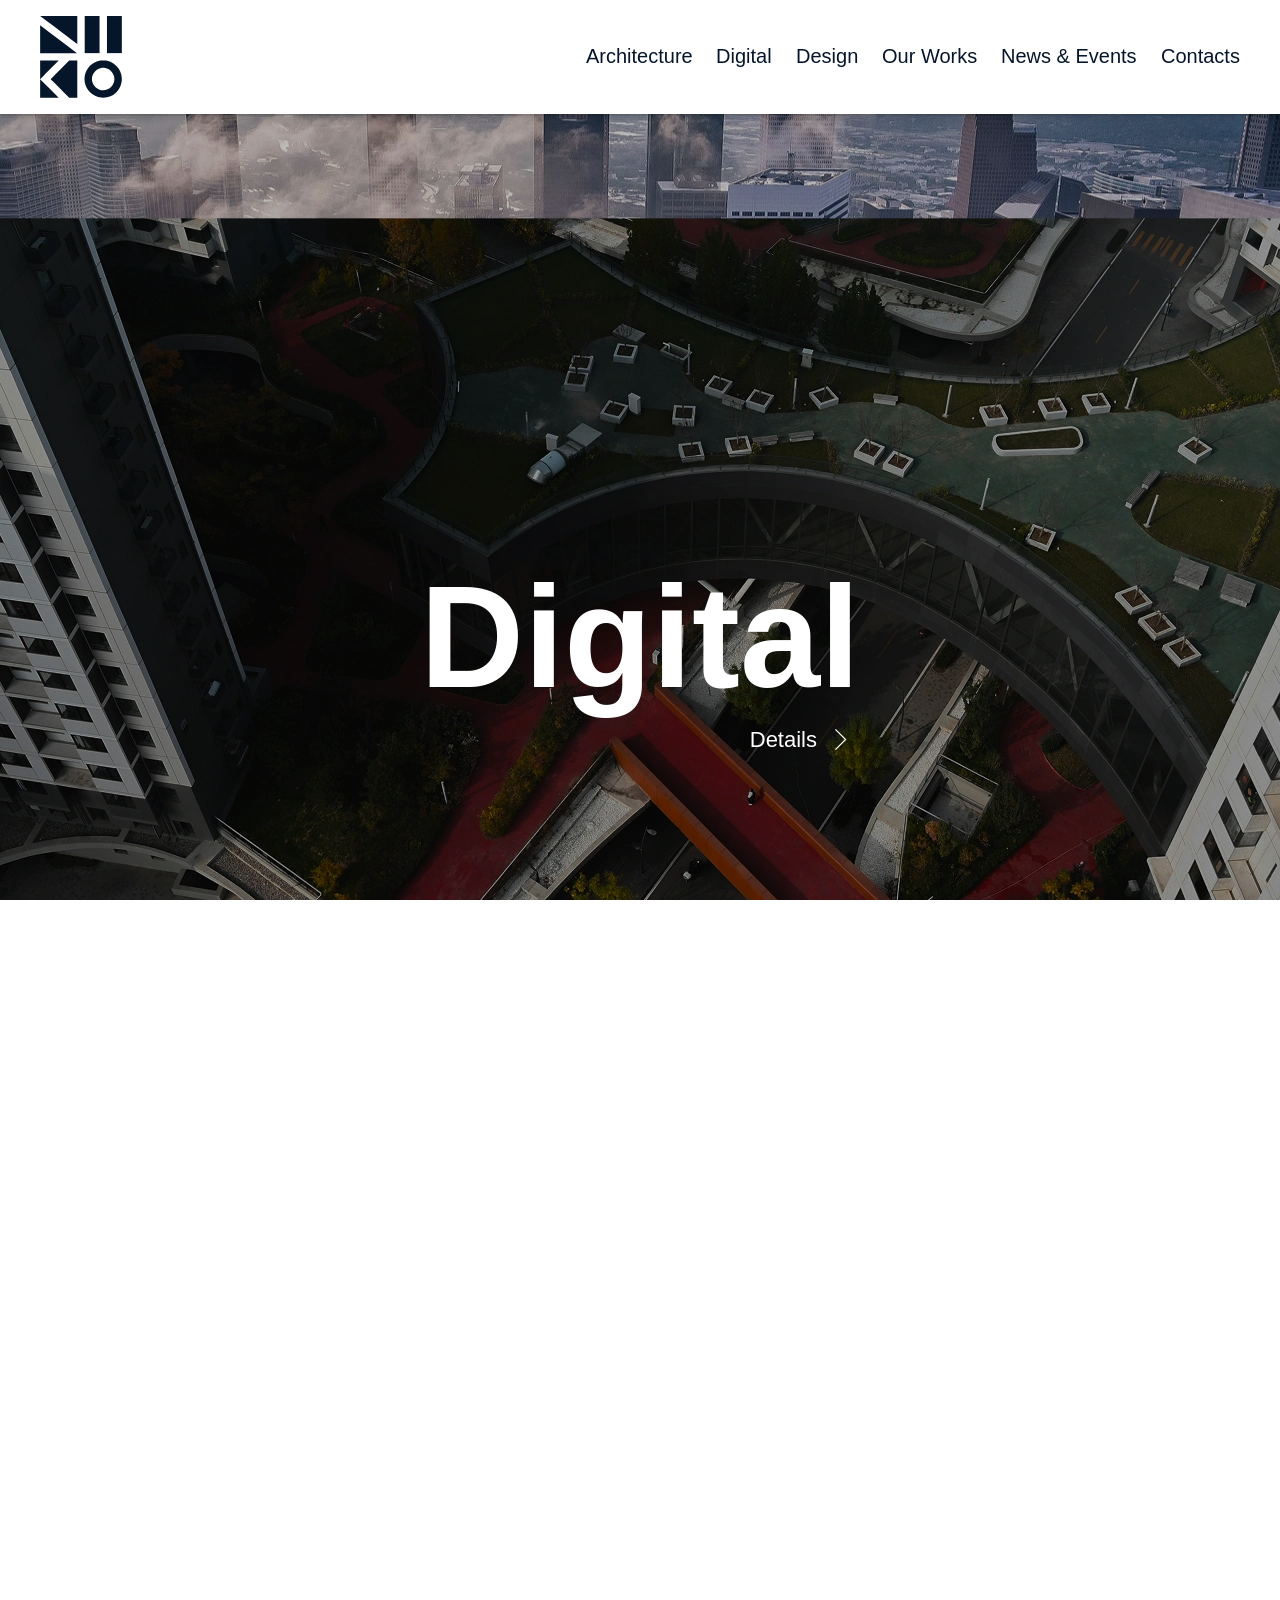
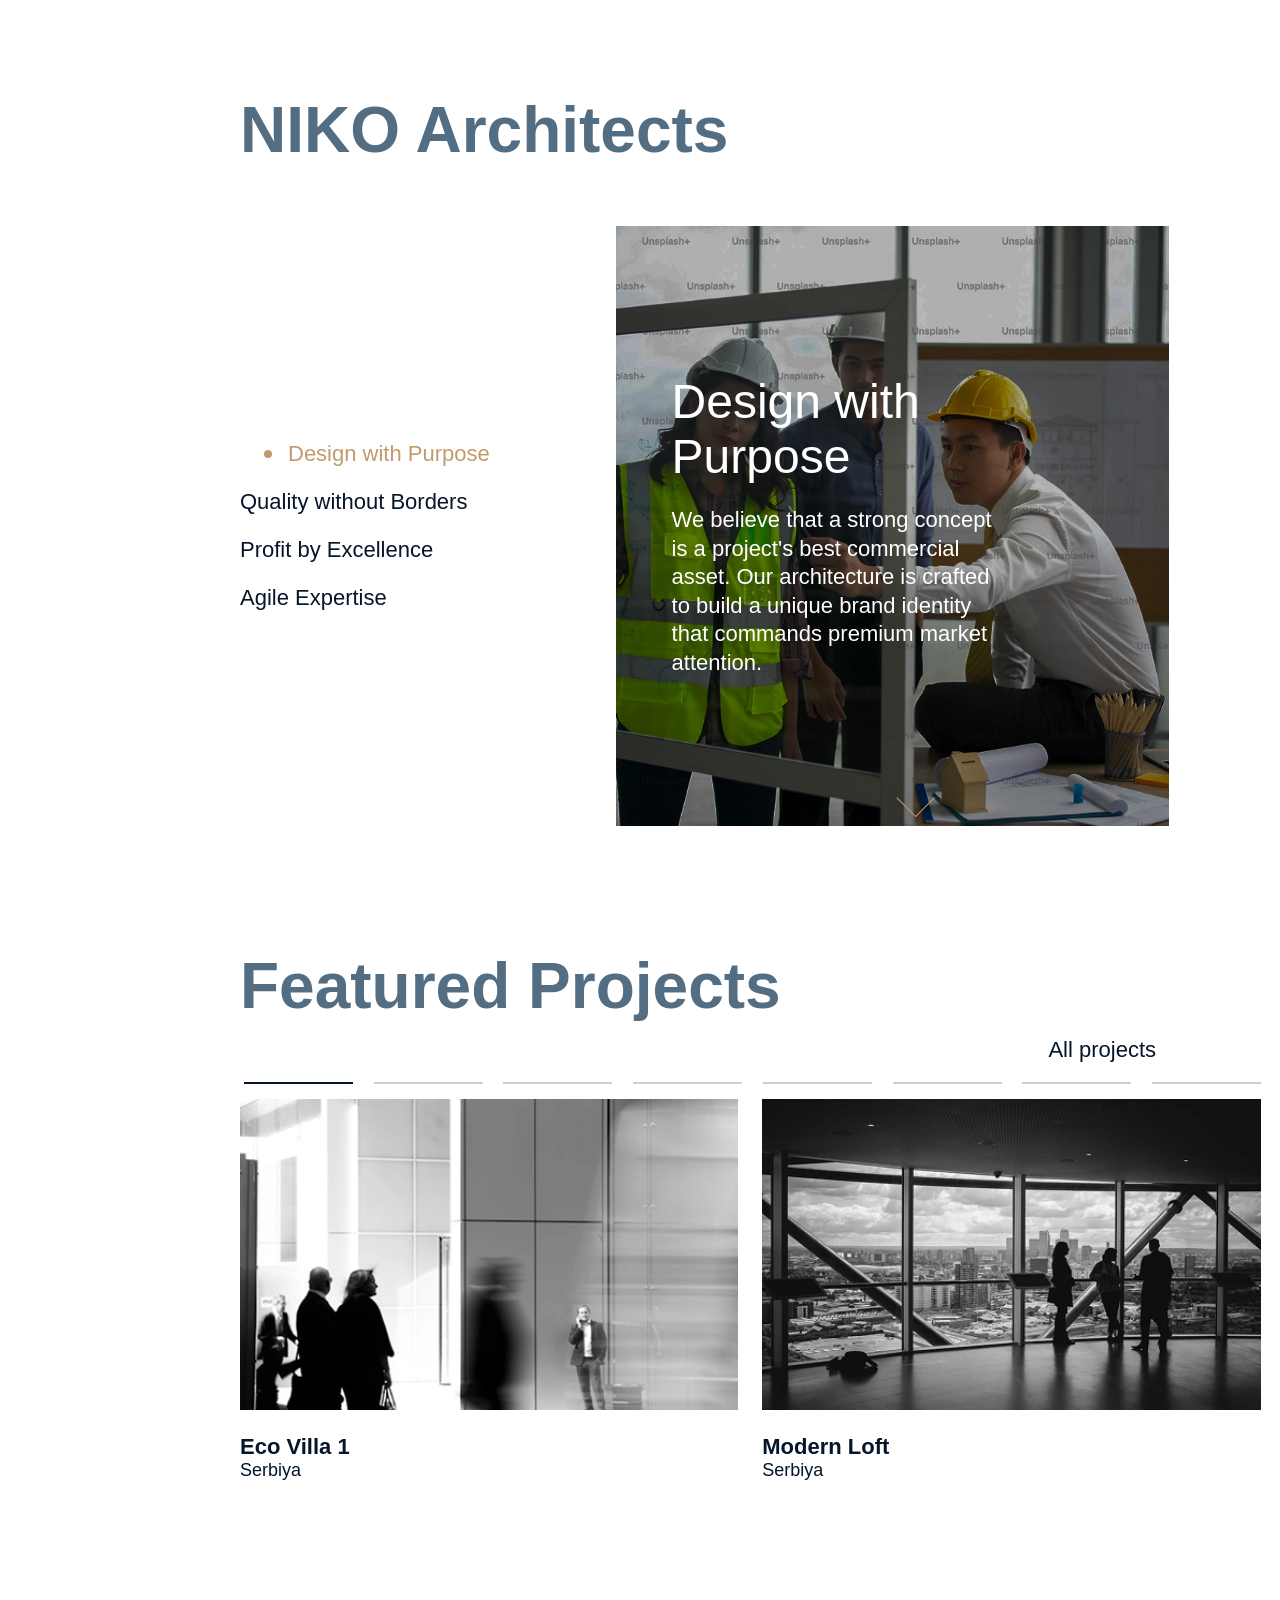
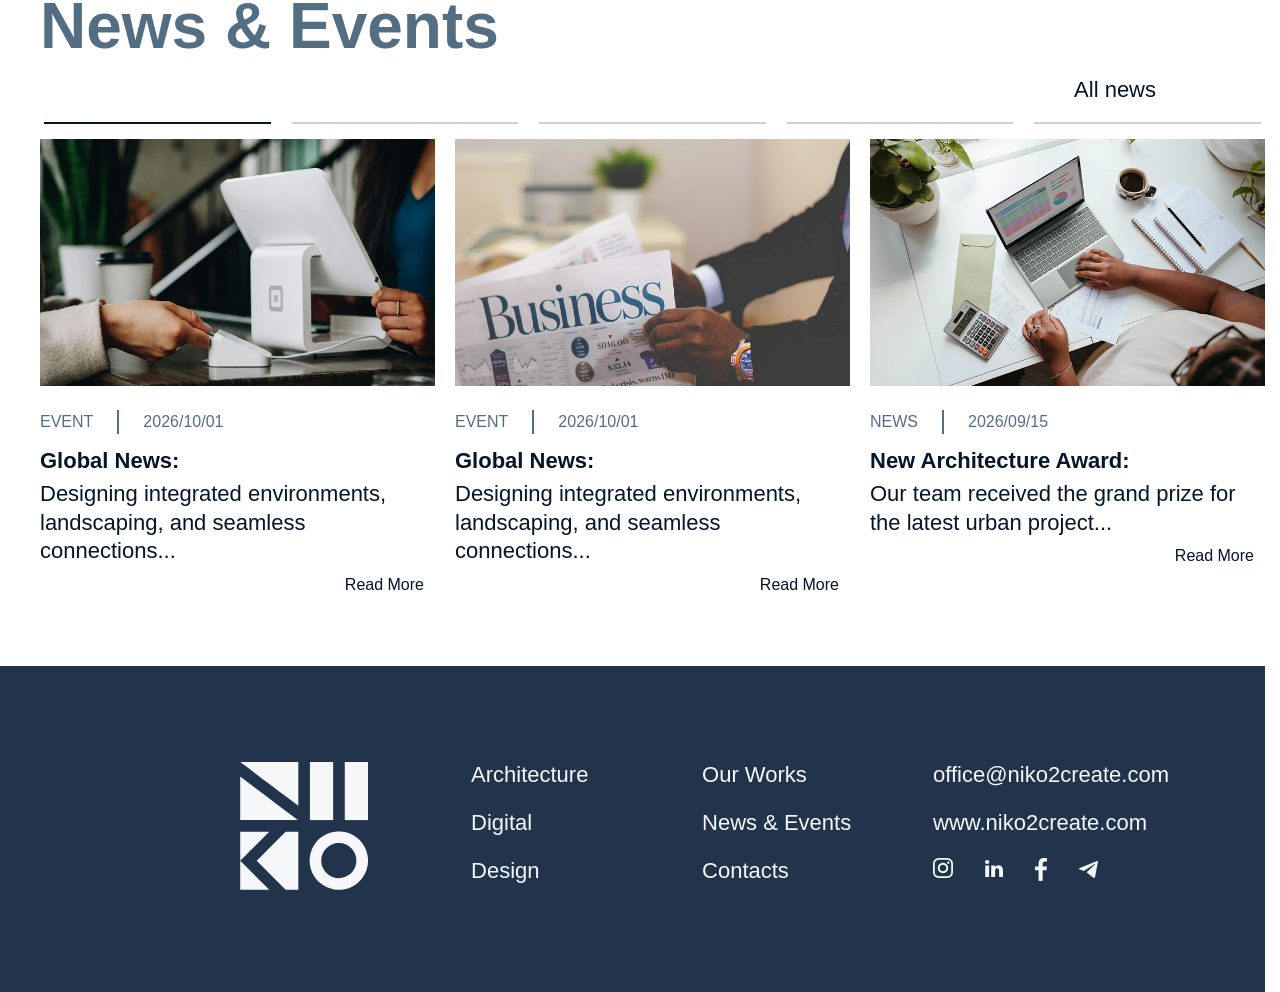
==== commit e586d046: "Update index.html" ====
--- a/index.html
+++ b/index.html
@@ -6,7 +6,7 @@
   <meta name="viewport" content="width=device-width, initial-scale=1.0">
   <title>Niko17</title>
   <link rel="icon" type="image/x-icon" href="favicon.ico">
-  <link href = "https://fonts.cdnfonts.com/css/neue-haas-grotesk-display-pro" rel = "stylesheet">
+  <!-- <link href = "https://fonts.cdnfonts.com/css/neue-haas-grotesk-display-pro" rel = "stylesheet"> -->
   <link rel="stylesheet" href="styles/styles.css">
   <link rel="stylesheet" href="https://cdn.jsdelivr.net/npm/swiper@11/swiper-bundle.min.css" />
 </head>
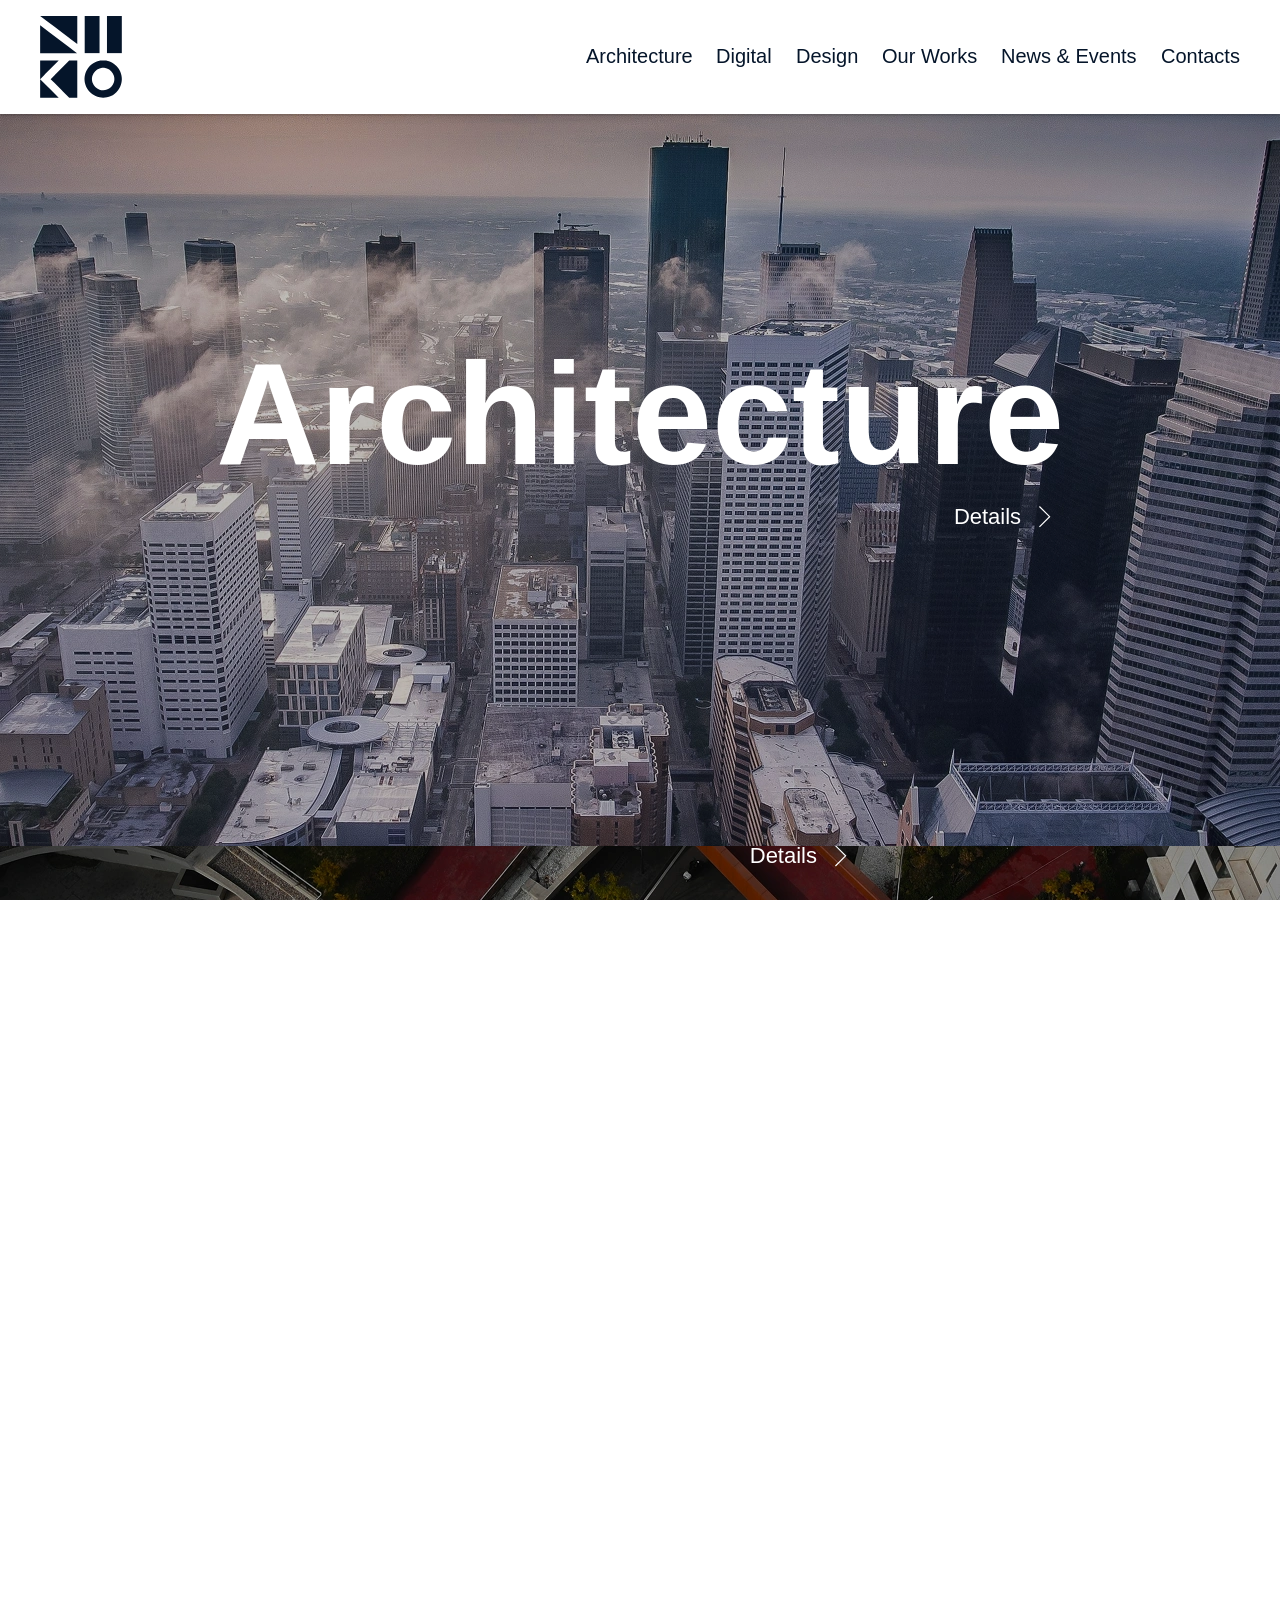
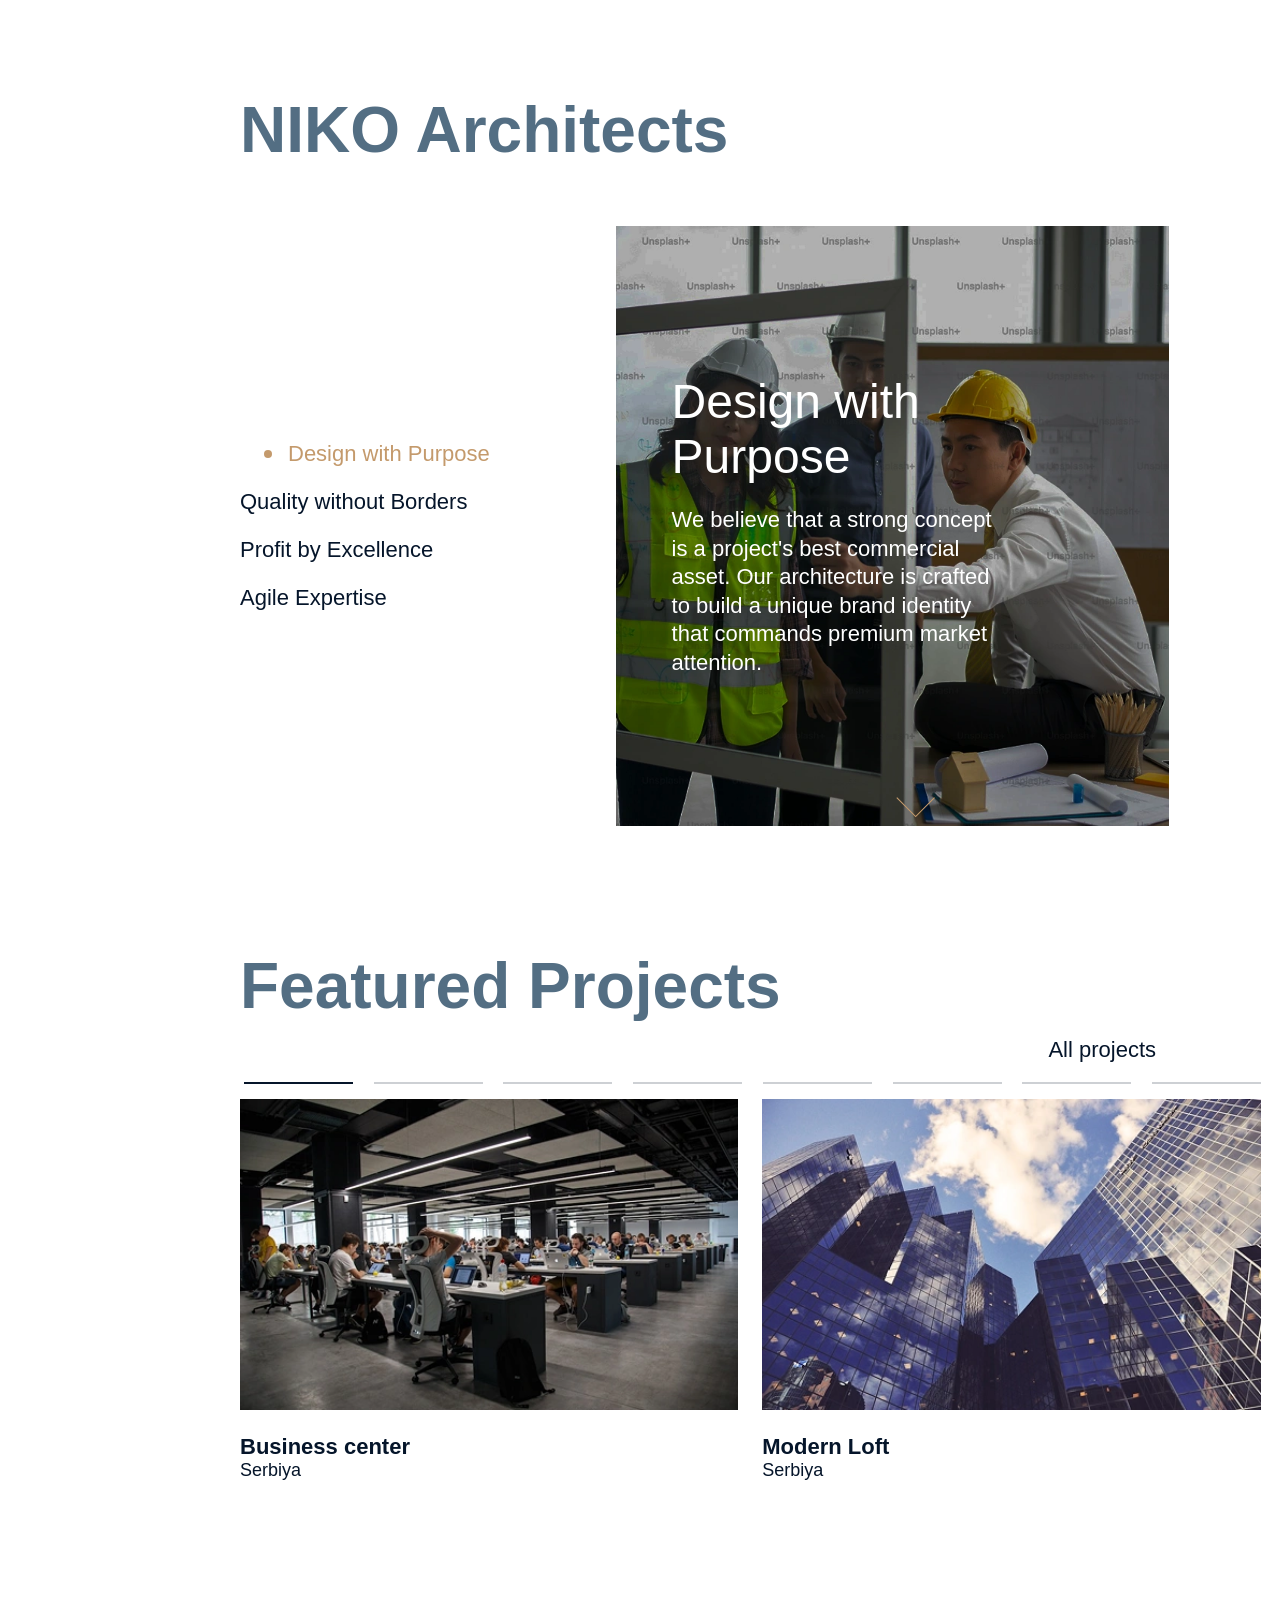
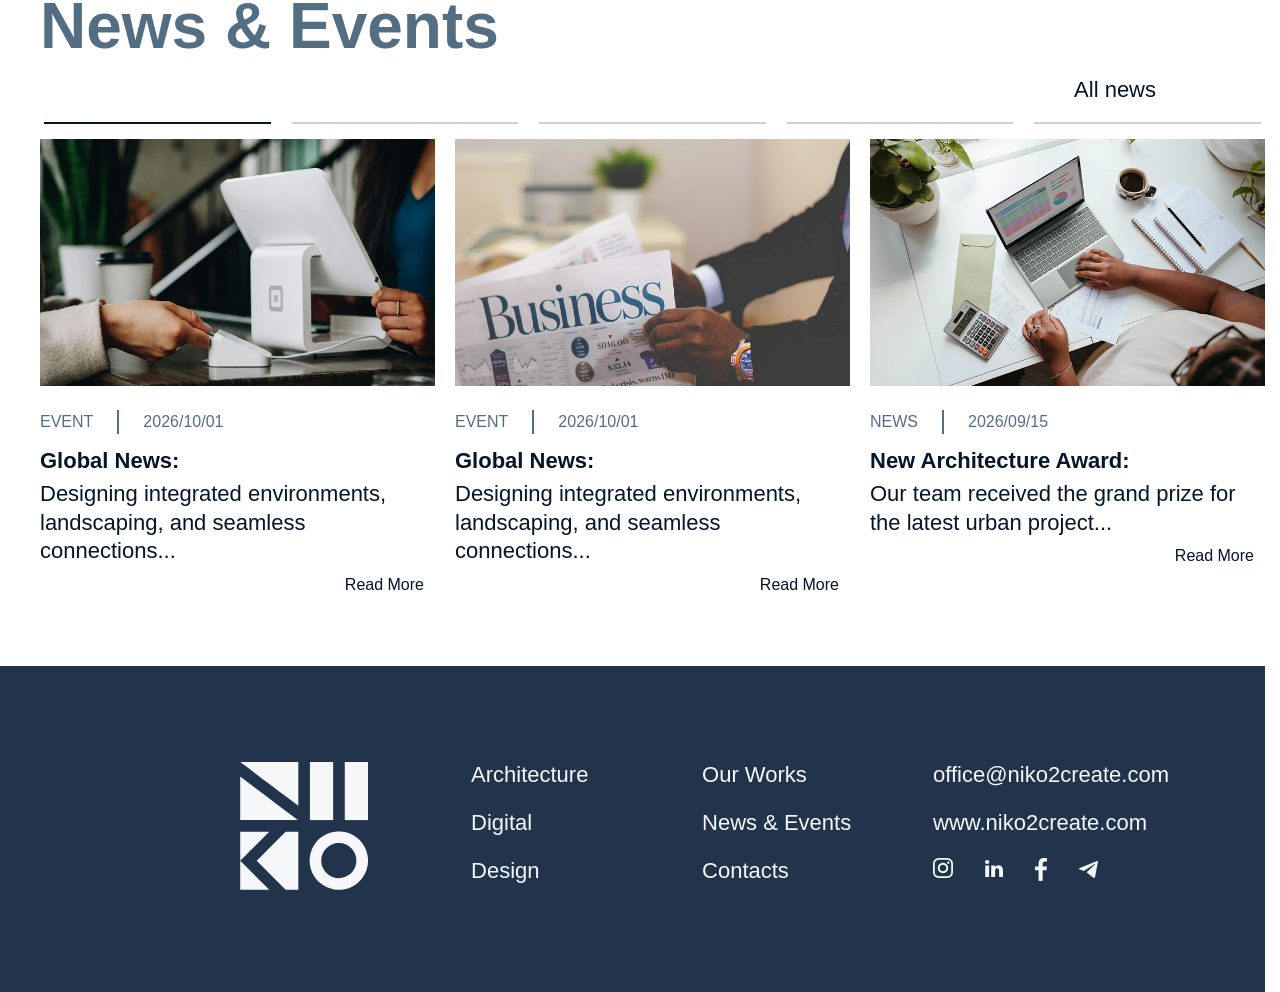
==== commit fb1b2315: "Update index.html" ====
--- a/index.html
+++ b/index.html
@@ -6,7 +6,7 @@
   <meta name="viewport" content="width=device-width, initial-scale=1.0">
   <title>Niko17</title>
   <link rel="icon" type="image/x-icon" href="favicon.ico">
-  <!-- <link href = "https://fonts.cdnfonts.com/css/neue-haas-grotesk-display-pro" rel = "stylesheet"> -->
+  <link href = "https://fonts.cdnfonts.com/css/neue-haas-grotesk-display-pro" rel = "stylesheet"> 
   <link rel="stylesheet" href="styles/styles.css">
   <link rel="stylesheet" href="https://cdn.jsdelivr.net/npm/swiper@11/swiper-bundle.min.css" />
 </head>
